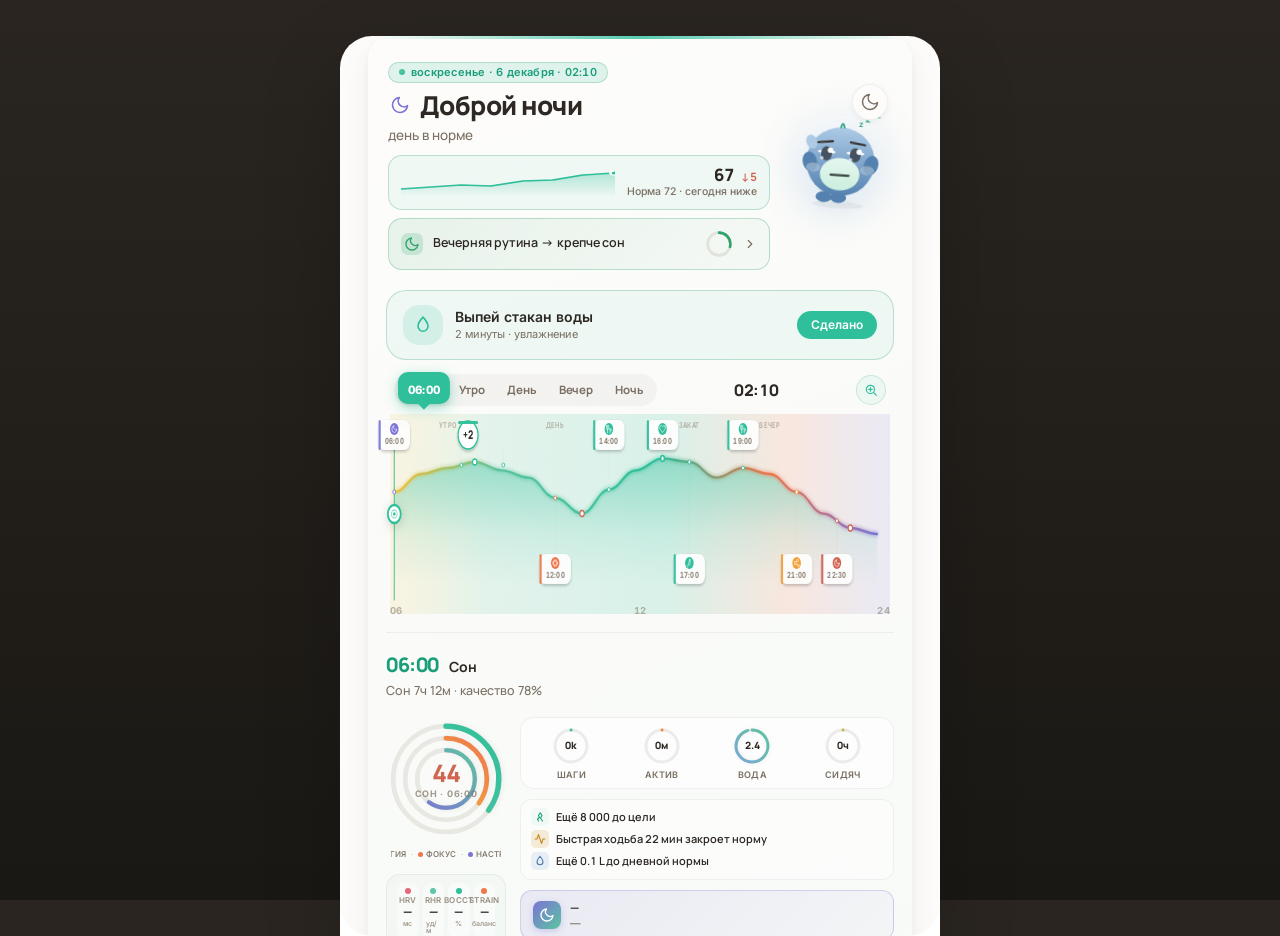
==== index.html @ a5f13f4b "Adjust legend to fit full words" ====
﻿<!DOCTYPE html>
<html lang="ru">
<head>
<meta charset="UTF-8">
<meta name="viewport" content="width=device-width, initial-scale=1.0, maximum-scale=1.0, user-scalable=no">
<title>Atlas Health — Сегодня</title>
<link href="https://fonts.googleapis.com/css2?family=Manrope:wght@400;500;600;700;800&family=Inter:wght@400;500;600;700&display=swap" rel="stylesheet">
<link rel="stylesheet" href="css/style.css">
<script src="js/micro-actions.js" defer></script>
 <script src="js/patterns.js" defer></script>
<script src="js/metrics.js" defer></script>
<script src="js/timeline.js" defer></script>
<script src="js/main.js" defer></script>
</head>
<body>
<div class="app">

<section class="snap-section snap-today" data-section="today" data-section-label="Сегодня">
<button id="theme-toggle" onclick="toggleTheme()" class="theme-toggle" aria-label="Переключить тему">
<svg width="20" height="20" viewBox="0 0 24 24" fill="none" stroke="currentColor" stroke-width="1.8" stroke-linecap="round" stroke-linejoin="round"><path d="M21 12.79A9 9 0 1 1 11.21 3 7 7 0 0 0 21 12.79z"/></svg>
</button>
<div class="hero-stack">

<header class="hero">
<div class="hero-greeting">
<div class="hero-meta"><span class="hero-meta-dot"></span><span class="hero-meta-text" id="heroDate">—</span></div>
<h1 class="hero-title"><span class="hero-title-ic" id="heroGreetIcon" aria-hidden="true"><svg width="20" height="20" viewBox="0 0 24 24" fill="none" stroke="currentColor" stroke-width="2" stroke-linecap="round" stroke-linejoin="round"><circle cx="12" cy="12" r="4"/><path d="M12 2v2M12 20v2M4.93 4.93l1.41 1.41M17.66 17.66l1.41 1.41M2 12h2M20 12h2M4.93 19.07l1.41-1.41M17.66 6.34l1.41-1.41"/></svg></span><span id="heroGreetText">Добрый день</span></h1>
<p class="hero-subline" id="heroSubline">Загружаем день…</p>

<div class="hero-trend" id="heroTrend">
<svg class="hero-trend-spark" viewBox="0 0 100 28" preserveAspectRatio="none" aria-hidden="true">
<defs><linearGradient id="heroSparkGrad" x1="0" y1="0" x2="0" y2="1"><stop offset="0%" stop-color="var(--accent)" stop-opacity=".32"/><stop offset="100%" stop-color="var(--accent)" stop-opacity="0"/></linearGradient></defs>
<path d="M0 20 L14 18 L28 16 L42 17 L57 12 L71 11 L85 6 L100 4 L100 28 L0 28 Z" fill="url(#heroSparkGrad)"/>
<path d="M0 20 L14 18 L28 16 L42 17 L57 12 L71 11 L85 6 L100 4" fill="none" stroke="var(--accent)" stroke-width="1.6" stroke-linecap="round" stroke-linejoin="round"/>
<circle cx="100" cy="4" r="2.2" fill="var(--accent)" stroke="#fff" stroke-width="1.2"/>
</svg>
<div class="hero-trend-info">
<div class="hero-trend-num"><span id="heroTrendNum">78</span><span class="hero-trend-delta" id="heroTrendDelta">↑ +6</span></div>
<div class="hero-trend-foot" id="heroTrendFoot">Норма 72 · сегодня выше</div>
</div>
</div>

<button class="hero-signal" id="heroSignal" type="button" aria-label="Главный сигнал дня">
<span class="hero-signal-ic" id="heroSignalIc" aria-hidden="true"></span>
<span class="hero-signal-text" id="heroSignalText">Загружаем…</span>
<span class="hero-signal-mini-ring" aria-hidden="true">
<svg viewBox="0 0 32 32" class="hero-mini-svg">
<circle class="hmr-track" cx="16" cy="16" r="13"/>
<circle class="hmr-fill" id="heroMiniFill" cx="16" cy="16" r="13" stroke-dasharray="81.68" stroke-dashoffset="81.68"/>
</svg>
</span>
<span class="hero-signal-chev" aria-hidden="true">
<svg width="14" height="14" viewBox="0 0 24 24" fill="none" stroke="currentColor" stroke-width="2" stroke-linecap="round" stroke-linejoin="round"><path d="M9 6l6 6-6 6"/></svg>
</span>
</button>
</div>
<div class="mascot-wrap" id="mascotWrap" aria-label="Маскот-компаньон">
<svg class="mascot" id="mascotSvg" viewBox="0 0 120 120" aria-hidden="true">
<defs>
<radialGradient id="mascotGlow" cx="50%" cy="40%" r="60%"><stop offset="0%" stop-color="currentColor" stop-opacity=".5"/><stop offset="100%" stop-color="currentColor" stop-opacity="0"/></radialGradient>
<linearGradient id="mascotBody" x1="0" y1="0" x2="0" y2="1"><stop offset="0%" stop-color="var(--m-color-light)"/><stop offset="100%" stop-color="var(--m-color-dark)"/></linearGradient>
<linearGradient id="mascotBelly" x1="0" y1="0" x2="0" y2="1"><stop offset="0%" stop-color="#E4F7EE"/><stop offset="100%" stop-color="#C8EEDC"/></linearGradient>
<radialGradient id="blushGrad" cx="0.5" cy="0.5" r="0.5"><stop offset="0%" stop-color="#FF8AA0" stop-opacity="0.8"/><stop offset="100%" stop-color="#FF8AA0" stop-opacity="0"/></radialGradient>
<filter id="softShadow"><feGaussianBlur stdDeviation="0.8"/></filter>
</defs>

<!-- Aura glow (использует currentColor = --m-color через CSS) -->
<circle cx="60" cy="60" r="56" fill="url(#mascotGlow)" class="m-aura" style="color:var(--m-color)"/>

<!-- Floating particles (сердечки при хорошем, капли при тяжёлом) -->
<g class="m-particles" id="mParticles"></g>

<!-- Ground shadow -->
<ellipse cx="60" cy="108" rx="28" ry="4" fill="rgba(45,40,35,.06)" class="m-shadow"/>

<!-- Feet -->
<g class="m-feet">
<ellipse cx="60" cy="100" rx="9" ry="6" fill="var(--accent)" class="m-foot-l"/>
<ellipse cx="44" cy="100" rx="9" ry="6" fill="var(--accent)" class="m-foot-r"/>
</g>

<!-- Held item (позади тела) -->
<g class="m-item" id="mItem"></g>

<!-- Body (с idle-дыханием) -->
<g class="m-body-wrap">
<circle cx="60" cy="60" r="38" fill="url(#mascotBody)" class="m-body"/>
<ellipse cx="60" cy="74" rx="22" ry="18" fill="url(#mascotBelly)" class="m-belly"/>
</g>

<!-- Arms (позиция рук меняется) -->
<g class="m-arms" id="mArms">
<ellipse class="m-arm m-arm-l" cx="26" cy="62" rx="8" ry="11" fill="var(--accent)" transform="rotate(-15 26 62)"/>
<ellipse class="m-arm m-arm-r" cx="94" cy="62" rx="8" ry="11" fill="var(--accent)" transform="rotate(15 94 62)"/>
</g>

<!-- Ears (на макушке, шевелятся) -->
<g class="m-ears" id="mEars">
<ellipse class="m-ear m-ear-l" cx="36" cy="22" rx="6" ry="8" fill="var(--accent-light)" transform="rotate(-25 36 22)"/>
<ellipse class="m-ear m-ear-r" cx="84" cy="22" rx="6" ry="8" fill="var(--accent-light)" transform="rotate(25 84 22)"/>
</g>

<!-- Hair tuft (хохолок) -->
<g class="m-tuft">
<path d="M58 22 Q60 14 62 22" stroke="var(--accent-dark)" stroke-width="2" fill="none" stroke-linecap="round"/>
</g>

<!-- Cheeks (blush, intensity меняется) -->
<ellipse class="m-blush m-blush-l" cx="30" cy="68" rx="8" ry="5" fill="url(#blushGrad)" opacity="0.6"/>
<ellipse class="m-blush m-blush-r" cx="90" cy="68" rx="8" ry="5" fill="url(#blushGrad)" opacity="0.6"/>

<!-- Eyes (4 состояния) -->
<g class="m-eyes" id="mEyes">
<ellipse class="m-eye-white m-eye-l" cx="44" cy="50" rx="10" ry="13" fill="#FFFFFF"/>
<ellipse class="m-eye-white m-eye-r" cx="76" cy="50" rx="10" ry="13" fill="#FFFFFF"/>
<ellipse class="m-pupil m-pupil-l" cx="46" cy="52" rx="6" ry="8" fill="#2D3B35"/>
<ellipse class="m-pupil m-pupil-r" cx="78" cy="52" rx="6" ry="8" fill="#2D3B35"/>
<circle class="m-shine m-shine-l" cx="48" cy="48" r="3" fill="#FFFFFF"/>
<circle class="m-shine m-shine-r" cx="80" cy="48" r="3" fill="#FFFFFF"/>
<circle class="m-shine-mini m-shine-l" cx="39" cy="57" r="1.8" fill="#FFFFFF" opacity="0.7"/>
<circle class="m-shine-mini m-shine-r" cx="71" cy="57" r="1.8" fill="#FFFFFF" opacity="0.7"/>
</g>

<!-- Eyebrows (выражение меняется) -->
<g class="m-brows" id="mBrows">
<path class="m-brow m-brow-l" d="M34 40 Q42 34 50 38" stroke="#2D3B35" stroke-width="2.5" fill="none" stroke-linecap="round"/>
<path class="m-brow m-brow-r" d="M70 38 Q78 34 86 40" stroke="#2D3B35" stroke-width="2.5" fill="none" stroke-linecap="round"/>
</g>

<!-- Smile (много форм) -->
<path class="m-smile" id="mSmile" d="M46 70 Q60 86 74 70" stroke="#2D3B35" stroke-width="2.5" fill="none" stroke-linecap="round"/>
<path class="m-mouth-fill" id="mMouthFill" d="M50 72 Q60 80 70 72" fill="#E85A7A" opacity="0.3"/>

<!-- Cheek freckles (веснушки) -->
<circle class="m-freckle" cx="30" cy="64" r="1.2" fill="#D47A5A" opacity="0.4"/>
<circle class="m-freckle" cx="90" cy="64" r="1.2" fill="#D47A5A" opacity="0.4"/>

<!-- Zzz bubbles (для sleepy state) -->
<g class="m-zzz" id="mZzz" opacity="0">
<text x="78" y="20" font-size="9" font-weight="700" fill="var(--accent-dark)" font-family="Manrope,sans-serif">z</text>
<text x="84" y="14" font-size="11" font-weight="700" fill="var(--accent-dark)" font-family="Manrope,sans-serif">z</text>
<text x="92" y="9" font-size="14" font-weight="700" fill="var(--accent-dark)" font-family="Manrope,sans-serif">Z</text>
</g>
</svg>

<!-- Speech bubble (появляется при клике) -->
<div class="m-speech" id="mSpeech" aria-live="polite">
  <span class="m-speech-text" id="mSpeechText">Привет!</span>
</div>
</div>
</header>

 <div class="micro-action-card" id="microActionCard" aria-live="polite"></div>

<section class="timeline" aria-label="Лента дня">
<div class="timeline-head">
<div class="th-periods" role="tablist" aria-label="Период дня">
<button class="th-period is-active" data-period="day"   type="button" role="tab" aria-selected="true">День</button>
<button class="th-period"             data-period="morning" type="button" role="tab" aria-selected="false">Утро</button>
<button class="th-period"             data-period="daypart" type="button" role="tab" aria-selected="false">День</button>
<button class="th-period"             data-period="evening" type="button" role="tab" aria-selected="false">Вечер</button>
<button class="th-period"             data-period="night"   type="button" role="tab" aria-selected="false">Ночь</button>
</div>
<div class="th-now" id="thNow">14:58</div>
<button class="th-zoom" id="thZoom" type="button" aria-label="Приблизить">
<svg class="th-zoom-in" width="14" height="14" viewBox="0 0 24 24" fill="none" stroke="currentColor" stroke-width="2" stroke-linecap="round" stroke-linejoin="round"><circle cx="11" cy="11" r="7"/><path d="M21 21l-4.35-4.35M11 8v6M8 11h6"/></svg>
<svg class="th-zoom-out" width="14" height="14" viewBox="0 0 24 24" fill="none" stroke="currentColor" stroke-width="2" stroke-linecap="round" stroke-linejoin="round"><circle cx="11" cy="11" r="7"/><path d="M21 21l-4.35-4.35M8 11h6"/></svg>
</button>
</div>
<div class="timeline-stage">
<div class="timeline-axis" id="timelineAxis">
<svg class="timeline-svg" viewBox="0 0 700 200" preserveAspectRatio="none" aria-hidden="true">
<defs>
<linearGradient id="todGrad" x1="0" y1="0" x2="1" y2="0">
<stop offset="0%" stop-color="#F2C037" stop-opacity=".18"/>
<stop offset="20%" stop-color="#5CC4A0" stop-opacity=".22"/>
<stop offset="55%" stop-color="#2FBF9B" stop-opacity=".24"/>
<stop offset="80%" stop-color="#F0764B" stop-opacity=".22"/>
<stop offset="100%" stop-color="#7B74D6" stop-opacity=".18"/>
</linearGradient>
<linearGradient id="moodFill" x1="0" y1="0" x2="0" y2="1">
<stop offset="0%" stop-color="var(--accent)" stop-opacity=".5"/>
<stop offset="60%" stop-color="var(--accent)" stop-opacity=".12"/>
<stop offset="100%" stop-color="var(--accent)" stop-opacity="0"/>
</linearGradient>
<linearGradient id="moodStroke" x1="0" y1="0" x2="1" y2="0">
<stop offset="0%" stop-color="#F2C037"/>
<stop offset="22%" stop-color="#5CC4A0"/>
<stop offset="55%" stop-color="#2FBF9B"/>
<stop offset="78%" stop-color="#F0764B"/>
<stop offset="100%" stop-color="#7B74D6"/>
</linearGradient>
<linearGradient id="eventMarker" x1="0" y1="0" x2="0" y2="1">
<stop offset="0%" stop-color="rgba(255,255,255,.96)"/>
<stop offset="100%" stop-color="rgba(255,255,255,.82)"/>
</linearGradient>
<radialGradient id="scrubberHalo" cx="0.5" cy="0.5" r="0.5">
<stop offset="0%" stop-color="var(--accent)" stop-opacity=".35"/>
<stop offset="60%" stop-color="var(--accent)" stop-opacity=".08"/>
<stop offset="100%" stop-color="var(--accent)" stop-opacity="0"/>
</radialGradient>
<filter id="moodGlow" x="-10%" y="-50%" width="120%" height="200%">
<feGaussianBlur stdDeviation="2" result="blur"/>
<feMerge>
<feMergeNode in="blur"/>
<feMergeNode in="SourceGraphic"/>
</feMerge>
</filter>
<filter id="pillShadow" x="-20%" y="-50%" width="140%" height="200%">
<feGaussianBlur stdDeviation="1.4" in="SourceAlpha"/>
<feOffset dx="0" dy="1.5"/>
<feComponentTransfer><feFuncA type="linear" slope="0.22"/></feComponentTransfer>
<feMerge>
<feMergeNode/>
<feMergeNode in="SourceGraphic"/>
</feMerge>
</filter>
<clipPath id="stageClip">
<rect x="0" y="0" width="700" height="200"/>
</clipPath>
</defs>

<rect class="tod-bg" x="0" y="0" width="700" height="200" fill="url(#todGrad)"/>

<g class="tl-grid">
<line x1="0" y1="50" x2="700" y2="50"/>
<line x1="0" y1="100" x2="700" y2="100"/>
<line x1="0" y1="150" x2="700" y2="150"/>
</g>

<g class="tl-tod-labels" id="tlTodLabels"></g>

<g class="tl-events-top" id="tlEventsTop"></g>
<g class="tl-events-bottom" id="tlEventsBottom"></g>

<path id="tlMoodArea" d="M0 100 L0 100" fill="url(#moodFill)"/>
<path id="tlMoodPath" d="M0 100" fill="none" stroke="url(#moodStroke)" stroke-width="2.5" stroke-linecap="round" stroke-linejoin="round" filter="url(#moodGlow)"/>
<g class="tl-mood-dots" id="tlMoodDots"></g>

<g class="tl-scrubber" id="tlScrubber" transform="translate(0,0)">
<rect class="tl-scrubber-halo" x="-22" y="0" width="44" height="200" fill="url(#scrubberHalo)"/>
<line class="tl-cursor" x1="0" y1="14" x2="0" y2="186"/>
<circle class="tl-handle-outer" cx="0" cy="100" r="9"/>
<circle class="tl-handle-inner" cx="0" cy="100" r="4"/>
<circle class="tl-handle-dot" cx="0" cy="100" r="1.8"/>
</g>
</svg>

<div class="timeline-track" id="timelineTrack" role="slider" aria-label="Ползунок времени суток" aria-valuemin="6" aria-valuemax="24" aria-valuenow="14"></div>
<div class="timeline-scrubber-bubble" id="scrubberBubble">
<span class="tsb-time" id="tsbTime">14:00</span>
</div>
</div>
<div class="timeline-edge timeline-edge-l">06</div>
<div class="timeline-edge timeline-edge-c">12</div>
<div class="timeline-edge timeline-edge-r">24</div>
</div>
</section>

<section class="moment-card" id="momentCard" aria-live="polite">
<div class="moment-head"><div class="moment-time" id="momentTime">—</div><div class="moment-title" id="momentTitle">—</div></div>
<p class="moment-desc" id="momentDesc">—</p>

<div class="moment-vitals" id="momentVitals">
  <div class="mv-rings" aria-label="Состояние сейчас">
    <div class="vitals-ring" aria-hidden="true">
      <svg viewBox="0 0 100 100" class="vitals-ring-svg">
        <defs>
          <linearGradient id="ringEnergy" x1="0" y1="0" x2="1" y2="1">
            <stop offset="0%" stop-color="#5CC4A0"/>
            <stop offset="100%" stop-color="#2FBF9B"/>
          </linearGradient>
          <linearGradient id="ringFocus" x1="0" y1="0" x2="1" y2="1">
            <stop offset="0%" stop-color="#F2C037"/>
            <stop offset="100%" stop-color="#F0764B"/>
          </linearGradient>
          <linearGradient id="ringMood" x1="0" y1="0" x2="1" y2="1">
            <stop offset="0%" stop-color="#7B74D6"/>
            <stop offset="100%" stop-color="#5CC4A0"/>
          </linearGradient>
        </defs>
        <circle class="vring-track" cx="50" cy="50" r="44"/>
        <circle class="vring-track" cx="50" cy="50" r="34"/>
        <circle class="vring-track" cx="50" cy="50" r="24"/>
        <circle class="vring-fill vring-energy" cx="50" cy="50" r="44" stroke="url(#ringEnergy)" data-key="energy"/>
        <circle class="vring-fill vring-focus"  cx="50" cy="50" r="34" stroke="url(#ringFocus)" data-key="focus"/>
        <circle class="vring-fill vring-mood"   cx="50" cy="50" r="24" stroke="url(#ringMood)" data-key="mood"/>
      </svg>
      <div class="vring-center">
        <div class="vring-num" id="vringNum">—</div>
        <div class="vring-label" id="vringLabel">Сейчас</div>
      </div>
    </div>
    <div class="vring-legend" aria-label="Что означают кольца">
      <span class="vrl-item" data-key="energy">
        <span class="vrl-dot" aria-hidden="true"></span>
        <span class="vrl-text">Энергия</span>
      </span>
      <span class="vrl-sep" aria-hidden="true">·</span>
      <span class="vrl-item" data-key="focus">
        <span class="vrl-dot" aria-hidden="true"></span>
        <span class="vrl-text">Фокус</span>
      </span>
      <span class="vrl-sep" aria-hidden="true">·</span>
      <span class="vrl-item" data-key="mood">
        <span class="vrl-dot" aria-hidden="true"></span>
        <span class="vrl-text">Настроение</span>
      </span>
    </div>

    <div class="recovery-row" aria-label="Метрики восстановления">
      <div class="rr-item">
        <span class="rr-dot" style="background:#E5677E"></span>
        <span class="rr-label">HRV</span>
        <span class="rr-value" id="rrHrv">—</span>
        <span class="rr-unit">мс</span>
      </div>
      <div class="rr-item">
        <span class="rr-dot" style="background:#5EC7A9"></span>
        <span class="rr-label">RHR</span>
        <span class="rr-value" id="rrRhr">—</span>
        <span class="rr-unit">уд/м</span>
      </div>
      <div class="rr-item">
        <span class="rr-dot" style="background:#2FBF9B"></span>
        <span class="rr-label">Восст</span>
        <span class="rr-value" id="rrRecovery">—</span>
        <span class="rr-unit">%</span>
      </div>
      <div class="rr-item">
        <span class="rr-dot" style="background:#F0764B"></span>
        <span class="rr-label">Strain</span>
        <span class="rr-value" id="rrStrain">—</span>
        <span class="rr-unit">баланс</span>
      </div>
    </div>
  </div>

  <div class="mv-goals" aria-label="Прогресс дня">
    <div class="goal-rings" id="goalRings">
      <div class="gr-item" data-key="steps">
        <svg viewBox="0 0 40 40" class="gr-svg" aria-hidden="true">
          <circle class="gr-track" cx="20" cy="20" r="16"/>
          <circle class="gr-fill" cx="20" cy="20" r="16" id="grStepsFill" stroke="url(#grStepsGrad)" transform="rotate(-90 20 20)"/>
          <defs>
            <linearGradient id="grStepsGrad" x1="0" y1="0" x2="1" y2="1">
              <stop offset="0%" stop-color="#5CC4A0"/>
              <stop offset="100%" stop-color="#2FBF9B"/>
            </linearGradient>
          </defs>
        </svg>
        <span class="gr-num" id="grStepsNum">—</span>
        <span class="gr-label">шаги</span>
      </div>
      <div class="gr-item" data-key="active">
        <svg viewBox="0 0 40 40" class="gr-svg" aria-hidden="true">
          <circle class="gr-track" cx="20" cy="20" r="16"/>
          <circle class="gr-fill" cx="20" cy="20" r="16" id="grActiveFill" stroke="url(#grActiveGrad)" transform="rotate(-90 20 20)"/>
          <defs>
            <linearGradient id="grActiveGrad" x1="0" y1="0" x2="1" y2="1">
              <stop offset="0%" stop-color="#F5C037"/>
              <stop offset="100%" stop-color="#F0764B"/>
            </linearGradient>
          </defs>
        </svg>
        <span class="gr-num" id="grActiveNum">—</span>
        <span class="gr-label">актив</span>
      </div>
      <div class="gr-item" data-key="water">
        <svg viewBox="0 0 40 40" class="gr-svg" aria-hidden="true">
          <circle class="gr-track" cx="20" cy="20" r="16"/>
          <circle class="gr-fill" cx="20" cy="20" r="16" id="grWaterFill" stroke="url(#grWaterGrad)" transform="rotate(-90 20 20)"/>
          <defs>
            <linearGradient id="grWaterGrad" x1="0" y1="0" x2="1" y2="1">
              <stop offset="0%" stop-color="#7BA8D9"/>
              <stop offset="100%" stop-color="#5CC4A0"/>
            </linearGradient>
          </defs>
        </svg>
        <span class="gr-num" id="grWaterNum">—</span>
        <span class="gr-label">вода</span>
      </div>
      <div class="gr-item" data-key="sitting">
        <svg viewBox="0 0 40 40" class="gr-svg" aria-hidden="true">
          <circle class="gr-track" cx="20" cy="20" r="16"/>
          <circle class="gr-fill" cx="20" cy="20" r="16" id="grSitFill" stroke="url(#grSitGrad)" transform="rotate(-90 20 20)"/>
          <defs>
            <linearGradient id="grSitGrad" x1="0" y1="0" x2="1" y2="1">
              <stop offset="0%" stop-color="#2FA36B"/>
              <stop offset="100%" stop-color="#F2C037"/>
            </linearGradient>
          </defs>
        </svg>
        <span class="gr-num" id="grSitNum">—</span>
        <span class="gr-label">сидяч</span>
      </div>
    </div>

    <div class="goal-chips" id="goalChips">
      <div class="gc-chip" data-key="steps">
        <span class="gc-ic" aria-hidden="true">
          <svg width="12" height="12" viewBox="0 0 24 24" fill="none" stroke="currentColor" stroke-width="2.2" stroke-linecap="round" stroke-linejoin="round"><path d="M13 4l3 5-3 5 4 6M9 20l-2-4 4-3-2-4 3-5"/></svg>
        </span>
        <span class="gc-text" id="gcSteps">—</span>
      </div>
      <div class="gc-chip" data-key="active">
        <span class="gc-ic" aria-hidden="true">
          <svg width="12" height="12" viewBox="0 0 24 24" fill="none" stroke="currentColor" stroke-width="2.2" stroke-linecap="round" stroke-linejoin="round"><path d="M22 12h-4l-3 9L9 3l-3 9H2"/></svg>
        </span>
        <span class="gc-text" id="gcActive">—</span>
      </div>
      <div class="gc-chip" data-key="water">
        <span class="gc-ic" aria-hidden="true">
          <svg width="12" height="12" viewBox="0 0 24 24" fill="none" stroke="currentColor" stroke-width="2.2" stroke-linecap="round" stroke-linejoin="round"><path d="M12 2.5s-6 6.5-6 11a6 6 0 0 0 12 0c0-4.5-6-11-6-11z"/></svg>
        </span>
        <span class="gc-text" id="gcWater">—</span>
      </div>
    </div>

    <div class="goal-sleep" id="goalSleep" hidden>
      <div class="gs-moon" aria-hidden="true">
        <svg width="16" height="16" viewBox="0 0 24 24" fill="none" stroke="currentColor" stroke-width="2" stroke-linecap="round" stroke-linejoin="round"><path d="M21 12.79A9 9 0 1 1 11.21 3 7 7 0 0 0 21 12.79z"/></svg>
      </div>
      <div class="gs-body">
        <div class="gs-title" id="gsTitle">—</div>
        <div class="gs-sub" id="gsSub">—</div>
      </div>
    </div>
  </div>
</div>

<div class="moment-next" id="momentNext" hidden>
<span class="mn-time" id="mnTime">—</span>
<span class="mn-sep">·</span>
<span class="mn-text" id="mnText">—</span>
</div>

<div class="moment-narrative" id="momentNarrative" hidden></div>

<div class="moment-insight" id="momentInsight"></div>

<section class="next-action" id="nextAction" aria-live="polite">
  <div class="na-ic" id="nextActionIc" aria-hidden="true">
    <svg width="18" height="18" viewBox="0 0 24 24" fill="none" stroke="currentColor" stroke-width="2" stroke-linecap="round" stroke-linejoin="round"><path d="M13 2L3 14h7l-1 8 11-12h-7l1-8z"/></svg>
  </div>
  <div class="na-body">
    <div class="na-title" id="nextActionTitle">Сейчас подходящий момент для короткой прогулки</div>
    <div class="na-sub" id="nextActionSub">5 минут · 320 шагов</div>
  </div>
  <button class="na-btn" type="button" id="nextActionBtn">Сделать</button>
</section>

<div class="moment-actions">
  <button class="btn btn-soft" type="button" id="momentPrimary">Разобраться</button>
  <button class="btn btn-link" type="button" id="momentGhost">Поправить</button>
</div>
</section>

<section class="dynamics-card">
<div class="dynamics-head"><div class="dynamics-title">Прогноз до конца дня</div><div class="dynamics-trend" id="dynamicsTrend">к концу ~55</div></div>
<div class="dynamics-grid">
<div class="dyn-cell"><div class="dyn-label">Пик был</div><div class="dyn-value" id="dynPeak">18:00</div></div>
<div class="dyn-cell"><div class="dyn-label">Сейчас</div><div class="dyn-value" id="dynNow">—</div></div>
<div class="dyn-cell"><div class="dyn-label">К 24:00</div><div class="dyn-value" id="dynEod">~25</div></div>
</div>
<div class="dynamics-foot" id="dynamicsFoot">Среда обычно 75</div>
</section>

<details class="drilldown">
<summary class="drilldown-summary">
<span class="drilldown-label">Подробнее</span>
<span class="drilldown-meta">HRV · Сон · Стресс · Восстановление</span>
<svg class="drilldown-chev" width="14" height="14" viewBox="0 0 24 24" fill="none" stroke="currentColor" stroke-width="2" stroke-linecap="round" stroke-linejoin="round"><path d="M6 9l6 6 6-6"/></svg>
</summary>
<div class="drilldown-body">
<div class="dd-row"><div class="dd-name">HRV</div><div class="dd-bar"><div class="dd-fill" style="width:85%"></div></div><div class="dd-val">+12</div></div>
<div class="dd-row"><div class="dd-name">Сон</div><div class="dd-bar"><div class="dd-fill" style="width:60%"></div></div><div class="dd-val">−5</div></div>
<div class="dd-row"><div class="dd-name">Стресс</div><div class="dd-bar"><div class="dd-fill" style="width:75%"></div></div><div class="dd-val">+8</div></div>
<div class="dd-row"><div class="dd-name">Восст.</div><div class="dd-bar"><div class="dd-fill" style="width:90%"></div></div><div class="dd-val">+6</div></div>
<div class="dd-row"><div class="dd-name">Нагрузка</div><div class="dd-bar"><div class="dd-fill" style="width:70%"></div></div><div class="dd-val">380 у.е.</div></div>
<div class="dd-row"><div class="dd-name">Энергия</div><div class="dd-bar"><div class="dd-fill" style="width:76%"></div></div><div class="dd-val">76%</div></div>
<button class="btn btn-ghost btn-full" type="button" id="gotoTrend">Смотреть тренд</button>
</div>
</details>

<section class="next-event" id="nextEvent">
<div class="ne-time" id="neTime">16:00</div>
<div class="ne-body"><div class="ne-title" id="neTitle">Check-in</div><div class="ne-sub" id="neSub">Как ты сейчас?</div></div>
<button class="btn btn-mini" type="button">Готово</button>
</section>

<button class="trend-expand-btn" id="trendExpandBtn" type="button" aria-expanded="false" aria-controls="trendPanel">
<span class="teb-label">Развернуть тренд за неделю</span>
<span class="teb-chev" aria-hidden="true">
<svg width="14" height="14" viewBox="0 0 24 24" fill="none" stroke="currentColor" stroke-width="2" stroke-linecap="round" stroke-linejoin="round"><path d="M6 9l6 6 6-6"/></svg>
</span>
</button>

<section class="trend-panel" id="trendPanel" hidden aria-label="Тренд за неделю">
<div class="period-tabs" role="tablist" aria-label="Период">
<button class="period-tab is-active" type="button" role="tab" aria-selected="true" data-period="week">Неделя</button>
<button class="period-tab" type="button" role="tab" aria-selected="false" data-period="month">Месяц</button>
<button class="period-tab" type="button" role="tab" aria-selected="false" data-period="year">Год</button>
</div>
<section class="card week-chart">
<div class="card-title">Готовность по дням</div>
<div class="week-bars">
<div class="wb"><div class="wb-track"><div class="wb-fill" style="height:72%"></div></div><div class="wb-day">Пн</div><div class="wb-val">72</div></div>
<div class="wb"><div class="wb-track"><div class="wb-fill" style="height:70%"></div></div><div class="wb-day">Вт</div><div class="wb-val">70</div></div>
<div class="wb is-today"><div class="wb-track"><div class="wb-fill" style="height:75%"></div></div><div class="wb-day">Ср</div><div class="wb-val">75</div></div>
<div class="wb"><div class="wb-track"><div class="wb-fill" style="height:73%"></div></div><div class="wb-day">Чт</div><div class="wb-val">73</div></div>
<div class="wb"><div class="wb-track"><div class="wb-fill" style="height:76%"></div></div><div class="wb-day">Пт</div><div class="wb-val">76</div></div>
<div class="wb"><div class="wb-track"><div class="wb-fill" style="height:74%"></div></div><div class="wb-day">Сб</div><div class="wb-val">74</div></div>
<div class="wb"><div class="wb-track"><div class="wb-fill" style="height:78%"></div></div><div class="wb-day">Вс</div><div class="wb-val">78</div></div>
</div>
<p class="week-foot">Среда обычно 75, сегодня 78 — выше обычного</p>
</section>
<div class="trend-compares">
<div class="cmp-card"><div class="cmp-label">Готовность</div><div class="cmp-val">+6</div><div class="cmp-sub">к прошлой неделе</div></div>
<div class="cmp-card"><div class="cmp-label">Шаги</div><div class="cmp-val">+12%</div><div class="cmp-sub">к прошлой неделе</div></div>
<div class="cmp-card"><div class="cmp-label">Сон</div><div class="cmp-val">+15м</div><div class="cmp-sub">к прошлой неделе</div></div>
</div>
<section class="card achievements">
<div class="card-title">Достижения</div>
<div class="ach-list">
<div class="ach"><span class="ach-ic" aria-hidden="true"><svg width="18" height="18" viewBox="0 0 24 24" fill="none" stroke="currentColor" stroke-width="1.8" stroke-linecap="round" stroke-linejoin="round"><path d="M13 2L4 14h7l-1 8 9-12h-7l1-8z"/></svg></span><div class="ach-text"><div class="ach-title">7 дней подряд шаги 8000+</div><div class="ach-sub">Личная серия</div></div></div>
<div class="ach"><span class="ach-ic" aria-hidden="true"><svg width="18" height="18" viewBox="0 0 24 24" fill="none" stroke="currentColor" stroke-width="1.8" stroke-linecap="round" stroke-linejoin="round"><path d="M22 12h-4l-3 9L9 3l-3 9H2"/></svg></span><div class="ach-text"><div class="ach-title">Готовность 75+ 5 дней из 7</div><div class="ach-sub">Неделя</div></div></div>
<div class="ach"><span class="ach-ic" aria-hidden="true"><svg width="18" height="18" viewBox="0 0 24 24" fill="none" stroke="currentColor" stroke-width="1.8" stroke-linecap="round" stroke-linejoin="round"><path d="M21 12.79A9 9 0 1 1 11.21 3 7 7 0 0 0 21 12.79z"/></svg></span><div class="ach-text"><div class="ach-title">Лучший сон за месяц: 8.2ч</div><div class="ach-sub">12 дней назад</div></div></div>
</div>
</section>
<section class="card patterns-summary" id="patternsSummary" aria-label="Твои паттерны">
<div class="card-title">Твои паттерны</div>
<div class="patterns-summary-meta">На основе 30 дней наблюдений</div>
<div class="patterns-summary-bars" id="patternsSummaryBars"></div>
<button class="patterns-summary-btn" id="openPatternsModal" type="button">
<span class="psb-label">Открыть все паттерны</span>
<span class="psb-count" id="patternsTotalCount">0</span>
<svg width="14" height="14" viewBox="0 0 24 24" fill="none" stroke="currentColor" stroke-width="2" stroke-linecap="round" stroke-linejoin="round"><path d="M9 6l6 6-6 6"/></svg>
</button>
</section>

<!-- Modal: список паттернов -->
<div class="modal" id="patternsModal" role="dialog" aria-modal="true" aria-labelledby="patternsModalTitle" hidden>
<div class="modal-backdrop" data-close-modal></div>
<div class="modal-sheet">
<div class="modal-handle" aria-hidden="true"></div>
<header class="modal-head">
<div>
<div class="modal-eyebrow">Личные паттерны</div>
<h2 class="modal-title" id="patternsModalTitle">Что мы заметили</h2>
</div>
<button class="modal-close" type="button" data-close-modal aria-label="Закрыть">
<svg width="18" height="18" viewBox="0 0 24 24" fill="none" stroke="currentColor" stroke-width="2" stroke-linecap="round" stroke-linejoin="round"><path d="M18 6L6 18M6 6l12 12"/></svg>
</button>
</header>
<div class="modal-body">
<p class="modal-intro">Каждый паттерн — реальная связь между твоими действиями и результатом. Мы показываем силу эффекта, сколько наблюдений и насколько можно доверять.</p>
<div class="modal-tiers" id="patternsModalTiers"></div>
<p class="modal-footnote">Если данных мало — мы не делаем вид, что знаем. Ждём, пока накопится.</p>
</div>
</div>
</div>

<!-- Modal: детали одного паттерна -->
<div class="modal" id="patternDetailModal" role="dialog" aria-modal="true" aria-hidden="true" hidden>
<div class="modal-backdrop" data-close-modal></div>
<div class="modal-sheet modal-sheet-tall">
<div class="modal-handle" aria-hidden="true"></div>
<header class="modal-head">
<button class="modal-back" type="button" data-open-patterns aria-label="К списку">
<svg width="18" height="18" viewBox="0 0 24 24" fill="none" stroke="currentColor" stroke-width="2" stroke-linecap="round" stroke-linejoin="round"><path d="M15 6l-6 6 6 6"/></svg>
</button>
<div class="modal-head-title" id="patternDetailTitle">Паттерн</div>
<button class="modal-close" type="button" data-close-modal aria-label="Закрыть">
<svg width="18" height="18" viewBox="0 0 24 24" fill="none" stroke="currentColor" stroke-width="2" stroke-linecap="round" stroke-linejoin="round"><path d="M18 6L6 18M6 6l12 12"/></svg>
</button>
</header>
<div class="modal-body" id="patternDetailBody"></div>
</div>
</div>
<section class="card goals-card">
<div class="card-title">Цели</div>
<div class="goal-row"><div class="goal-row-text"><div class="goal-row-title">Шаги 8000/день</div><div class="goal-row-sub">65% дней закрыто</div></div><div class="goal-bar"><div class="goal-fill" style="width:65%"></div></div></div>
<div class="goal-row"><div class="goal-row-text"><div class="goal-row-title">Готовность 80+</div><div class="goal-row-sub">40% дней</div></div><div class="goal-bar"><div class="goal-fill" style="width:40%"></div></div></div>
</section>
</section>

</div>
</section>

</div>
</body>
</html>
<!-- test -->
---- css/style.css ----
/* =========================================================
   ATLAS HEALTH — КОНЦЕПЦИЯ 2.0
   ========================================================= */

:root{
  --bg: #F5F2ED;
  --bg-soft: #FDFCFA;
  --ink: #2D2823;
  --ink2: #7A6F62;
  --mut: #9A8F82;
  --line: rgba(24,40,60,.06);
  --line-soft: rgba(24,40,60,.04);
  --line-strong: rgba(24,40,60,.10);
  --pad-card: 16px;
  --pad-card-lg: 18px;
  --shadow-card: 0 1px 0 rgba(255,255,255,.6) inset, 0 2px 8px rgba(45,40,35,.04), 0 12px 36px rgba(45,40,35,.06);
  --accent: #2FBF9B;
  --accent-light: #5CC4A0;
  --accent-dark: #1A9E7A;
  --good: #2FA36B;
  --warn: #C98A1F;
  --bad: #D06552;
  --sleep: #7B74D6;
  --f: 'Manrope', system-ui, -apple-system, sans-serif;
  --f-ui: 'Inter', var(--f);
  --r-sm: 10px;
  --r-md: 16px;
  --r-lg: 20px;
  --r-xl: 24px;
  --r-full: 999px;
  --ease: cubic-bezier(0.16, 1, 0.3, 1);
}

*{box-sizing:border-box;margin:0;padding:0;-webkit-tap-highlight-color:transparent}
html,body{height:100%;font-family:var(--f)}
body{
  font-family:var(--f);
  background:linear-gradient(180deg,#EDF3F2 0%,#F5F2ED 30%);
  color:var(--ink);
  min-height:100vh;
  display:flex;
  justify-content:center;
  align-items:flex-start;
  overflow-x:hidden;
  padding:20px 0;
  transition:background 1.5s var(--ease);
}
body[data-time-period="dawn"]   {background:linear-gradient(180deg,#FDF4EC 0%,#F5E6D8 100%)}
body[data-time-period="morning"]{background:linear-gradient(180deg,#F2F5F0 0%,#EDF3F2 100%)}
body[data-time-period="day"]    {background:linear-gradient(180deg,#EDF3F2 0%,#F5F2ED 100%)}
body[data-time-period="sunset"] {background:linear-gradient(180deg,#FBE4D4 0%,#F5DDD0 100%)}
body[data-time-period="evening"]{background:linear-gradient(180deg,#E8E6F0 0%,#F0EFEC 100%)}
body[data-time-period="night"]  {background:linear-gradient(180deg,#2A2520 0%,#1A1814 100%);color:#fff}

.app{
  width:100%;
  max-width:480px;
  height:100vh;
  background:var(--bg-soft);
  border-radius:40px;
  overflow-y:auto;
  scroll-snap-type:y mandatory;
  scrollbar-width:none;
  padding:28px 18px 100px;
  box-shadow:0 25px 80px rgba(0,0,0,.18), 0 0 0 12px #1a1a1a, 0 0 0 14px #333;
  position:relative;
  transition:background 1.5s var(--ease),color .3s var(--ease);
}
.app::-webkit-scrollbar{display:none}

.snap-section{
  scroll-snap-align:start;
  min-height:calc(100vh - 56px);
  padding-bottom:8px;
  position:relative;
}

/* АКЦЕНТЫ ДЛЯ КАЖДОЙ СТРАНИЦЫ */
.snap-today{
  --accent:#2FBF9B; --accent-light:#5CC4A0; --accent-dark:#1A9E7A;
  --accent-soft:rgba(47,191,155,.14); --accent-line:rgba(47,163,107,.28);
  --accent-bg:rgba(47,191,155,.06); --accent-glow:rgba(47,191,155,.3);
}
.snap-trend{
  --accent:#F2A037; --accent-light:#F5C037; --accent-dark:#C98A1F;
  --accent-soft:rgba(242,160,55,.14); --accent-line:rgba(242,160,55,.32);
  --accent-bg:rgba(242,160,55,.07); --accent-glow:rgba(242,160,55,.32);
}

/* HERO-STACK */
.hero-stack{
  background:var(--bg-soft);
  border-radius:var(--r-xl);
  box-shadow:var(--shadow-card);
  padding:18px 18px 16px;
  position:relative;
  overflow:hidden;
  margin-bottom:12px;
}
.hero-stack::before{
  content:"";
  position:absolute;
  top:0;left:0;right:0;height:3px;
  background:linear-gradient(90deg,transparent,var(--accent),transparent);
  opacity:.8;
}
.snap-today .hero-stack{background:linear-gradient(160deg,var(--bg-soft) 0%,rgba(47,191,155,.04) 100%)}
.snap-trend .hero-stack{background:linear-gradient(160deg,var(--bg-soft) 0%,rgba(242,160,55,.05) 100%)}

.hero{display:flex;align-items:center;justify-content:space-between;gap:14px;margin-bottom:14px;padding:4px 2px 6px}
.hero-greeting{flex:1;min-width:0}
.hero-meta{
  display:inline-flex;align-items:center;gap:6px;
  margin-bottom:8px;padding:4px 10px;
  background:var(--accent-soft);
  border:.5px solid var(--accent-line);
  border-radius:var(--r-full);
  font:600 11px/1 var(--f-ui);
  color:var(--accent-dark);
  letter-spacing:.02em;
  font-variant-numeric:tabular-nums;
}
.hero-meta-dot{width:6px;height:6px;border-radius:50%;background:linear-gradient(135deg,var(--accent-light),var(--accent))}
.hero-title{
  display:flex;align-items:center;gap:8px;
  font:800 26px/1.15 var(--f);
  color:var(--ink);
  letter-spacing:-.02em;
  margin-bottom:6px;
}
.hero-title-ic{display:inline-flex;align-items:center;justify-content:center;width:24px;height:24px;flex-shrink:0}
.hero-title-ic svg{width:20px;height:20px}
.hero-subline{font:500 13.5px/1.4 var(--f);color:var(--ink2);max-width:280px}

/* HERO MINI-TREND — sparkline + num + delta внутри hero-блока */
.hero-trend{
  display:flex;align-items:center;gap:12px;
  margin-top:10px;padding:10px 12px;
  background:var(--accent-bg);
  border:.5px solid var(--accent-line);
  border-radius:14px;
  transition:background .15s var(--ease),transform .15s var(--ease);
}
.hero-trend:active{transform:scale(.99)}
.hero-trend-spark{flex:1;min-width:0;height:28px;display:block}
.hero-trend-info{flex-shrink:0;text-align:right}
.hero-trend-num{
  display:flex;align-items:baseline;gap:6px;justify-content:flex-end;
  font:800 17px/1 var(--f);
  color:var(--ink);
  letter-spacing:-.02em;
  font-variant-numeric:tabular-nums;
}
.hero-trend-delta{
  font:700 11.5px/1 var(--f);
  color:var(--good);
  font-variant-numeric:tabular-nums;
  transition:color .2s var(--ease);
}
.hero-trend-delta.is-down{color:var(--bad)}
.hero-trend-delta.is-flat{color:var(--ink2)}
.hero-trend-foot{
  font:500 10.5px/1.2 var(--f-ui);
  color:var(--ink2);
  margin-top:3px;
  white-space:nowrap;
}

/* МАСКОТ — premium */
.mascot-wrap{
  --m-color: #5CC4A0;
  --m-color-dark: #2FBF9B;
  --m-color-light: #7AD9B8;
  --m-color-soft: rgba(47,191,155,.22);
  --m-mouth: #E85A7A;
  --m-particle: #FF6B95;
  position:relative;
  flex-shrink:0;
  width:108px;height:108px;
  display:flex;align-items:center;justify-content:center;
  margin-top:-4px;
  cursor:pointer;
  transition:transform .3s var(--ease);
}
.mascot-wrap[data-mood-color="good"]{
  --m-color: #5CC4A0; --m-color-dark: #2FBF9B; --m-color-light: #7AD9B8;
  --m-color-soft: rgba(47,191,155,.22); --m-mouth: #E85A7A;
  --m-particle: #FF6B95;
}
.mascot-wrap[data-mood-color="warn"]{
  --m-color: #F5C037; --m-color-dark: #C98A1F; --m-color-light: #FAD878;
  --m-color-soft: rgba(242,160,55,.22); --m-mouth: #E89A6A;
  --m-particle: #F5C037;
}
.mascot-wrap[data-mood-color="load"]{
  --m-color: #F0764B; --m-color-dark: #C95F3B; --m-color-light: #F59B7A;
  --m-color-soft: rgba(240,118,75,.22); --m-mouth: #E85A7A;
  --m-particle: #F0764B;
}
.mascot-wrap[data-mood-color="bad"]{
  --m-color: #7BA8D9; --m-color-dark: #4A7AAB; --m-color-light: #A8C8E6;
  --m-color-soft: rgba(123,168,217,.22); --m-mouth: #A8C0D4;
  --m-particle: #7BA8D9;
}
.mascot-wrap:hover{transform:translateY(-2px) scale(1.02)}
.mascot{
  width:108px;height:108px;display:block;
  filter:drop-shadow(0 6px 16px var(--m-color-soft));
  transition:filter .4s var(--ease);
}
.mascot-wrap[data-mood-color="good"] .mascot{filter:drop-shadow(0 6px 22px rgba(47,191,155,.5))}
.mascot-wrap[data-mood-color="warn"] .mascot{filter:drop-shadow(0 6px 22px rgba(242,160,55,.45))}
.mascot-wrap[data-mood-color="load"] .mascot{filter:drop-shadow(0 6px 22px rgba(240,118,75,.45))}
.mascot-wrap[data-mood-color="bad"] .mascot{filter:drop-shadow(0 6px 22px rgba(123,168,217,.4));opacity:.94}

/* Idle дыхание (грудь) */
.m-body-wrap{
  transform-origin:60px 60px;
  animation:breath 3.6s ease-in-out infinite;
}
.m-body{transform-origin:60px 60px;animation:breathScale 3.6s ease-in-out infinite}
@keyframes breath{0%,100%{transform:translateY(0)}50%{transform:translateY(-0.8px)}}
@keyframes breathScale{0%,100%{transform:scale(1)}50%{transform:scale(1.012)}}

/* Моргание каждые 5с */
.m-eye-white,.m-pupil,.m-shine,.m-shine-mini{
  transform-origin:center;
  animation:blink 5s ease-in-out infinite;
}
.m-eye-l{transform-origin:44px 50px}
.m-eye-r{transform-origin:76px 50px}
@keyframes blink{
  0%,96%,100%{transform:scaleY(1)}
  98%{transform:scaleY(.1)}
}

/* Зрачки следят за scrubber */
.m-pupil{transition:cx .3s var(--ease),cy .3s var(--ease)}
.mascot-wrap[data-pose*="night"] .m-eye-l,
.mascot-wrap[data-pose*="night"] .m-eye-r{
  animation:blinkSleep 4s ease-in-out infinite;
  transform:scaleY(.15);
}
@keyframes blinkSleep{0%,100%{transform:scaleY(.15)}50%{transform:scaleY(.05)}}

/* Покачивание головы (объединено с tilt через CSS variable) */
.mascot-wrap{animation:headFloat 5s ease-in-out infinite;transform-origin:60px 90px}
@keyframes headFloat{
  0%,100%{transform:rotate(0)}
  25%{transform:rotate(.6deg)}
  75%{transform:rotate(-.6deg)}
}
/* Когда scrubber двигает head — отключаем idle-анимацию */
.mascot-wrap.is-tracking{animation:none}
/* На hover пауза, чтобы headFloat не конфликтовал с translateY */
.mascot-wrap:hover{animation-play-state:paused}

/* Tilt head по scrubber — накладывается на idle */
.mascot-wrap.tilt-left{transform:rotate(4deg)}
.mascot-wrap.tilt-right{transform:rotate(-4deg)}

/* Брови — разные выражения, цвет от mood */
.m-brow{transition:d .3s var(--ease);stroke:var(--ink)}

/* Уши, ноги, руки — все используют --m-color */
.m-ear-l,.m-ear-r{fill:var(--m-color-light)}
.m-foot-l,.m-foot-r{fill:var(--m-color-dark)}
.m-arm-l,.m-arm-r{fill:var(--m-color-dark)}
.m-tuft{stroke:var(--m-color-dark)}
.m-handle-outer{stroke:var(--m-color-dark)}
.m-handle-inner,.m-handle-dot{stroke:var(--m-color);fill:var(--m-color)}

/* Blush — radial gradient (цвет чуть розовый/оранжевый по mood) */
.m-blush{fill:var(--m-mouth);opacity:.6}

/* Рот — fill по mood */
#mMouthFill{fill:var(--m-mouth)}

/* Pupils — keep dark for contrast */
.m-pupil-l,.m-pupil-r{fill:#2D3B35;transition:fill .3s var(--ease)}
.mascot-wrap[data-mood-color="bad"] .m-pupil-l,
.mascot-wrap[data-mood-color="bad"] .m-pupil-r{fill:#3A4855}

/* Улыбка (много форм через d) */
#mSmile{transition:d .4s var(--ease),opacity .3s var(--ease)}
#mMouthFill{transition:d .4s var(--ease),opacity .3s var(--ease)}

/* Blush */
.m-blush{transition:opacity .4s var(--ease),rx .4s var(--ease)}

/* Уши шевелятся */
.m-ear{transform-origin:bottom center;transition:transform .3s var(--ease)}
.m-ear-l{transform-origin:36px 30px}
.m-ear-r{transform-origin:84px 30px}
.mascot-wrap[data-pose*="morning"] .m-ear-l{animation:earWiggleL 4s ease-in-out infinite}
.mascot-wrap[data-pose*="evening"] .m-ear-r{animation:earWiggleR 4.5s ease-in-out infinite}
@keyframes earWiggleL{0%,100%{transform:rotate(-25deg)}50%{transform:rotate(-15deg)}}
@keyframes earWiggleR{0%,100%{transform:rotate(25deg)}50%{transform:rotate(15deg)}}

/* Хохолок колышется */
.m-tuft{transform-origin:60px 22px;animation:tuftSway 4s ease-in-out infinite}
@keyframes tuftSway{
  0%,100%{transform:rotate(0)}
  50%{transform:rotate(8deg)}
}

/* Ноги — лёгкое переминание */
.m-foot-l,.m-foot-r{transform-origin:center top}
.m-foot-l{animation:footTapL 2.2s ease-in-out infinite}
.m-foot-r{animation:footTapR 2.2s ease-in-out infinite .4s}
@keyframes footTapL{0%,100%{transform:scaleY(1)}50%{transform:scaleY(.85) translateY(1px)}}
@keyframes footTapR{0%,100%{transform:scaleY(1)}50%{transform:scaleY(.85) translateY(1px)}}

/* Руки — позиция меняется через transform */
.m-arm{transition:transform .4s var(--ease)}
.mascot-wrap[data-pose*="happy"] .m-arm-l{transform:rotate(-30deg) translate(2px,-3px)}
.mascot-wrap[data-pose*="happy"] .m-arm-r{transform:rotate(30deg) translate(-2px,-3px)}
.mascot-wrap[data-pose*="tired"] .m-arm-l{transform:rotate(-5deg) translate(0,4px)}
.mascot-wrap[data-pose*="tired"] .m-arm-r{transform:rotate(5deg) translate(0,4px)}
.mascot-wrap[data-pose*="sad"] .m-arm-l{transform:rotate(-15deg) translate(-2px,2px)}
.mascot-wrap[data-pose*="sad"] .m-arm-r{transform:rotate(15deg) translate(2px,2px)}
.mascot-wrap[data-pose*="calm"] .m-arm-l{transform:rotate(-10deg)}
.mascot-wrap[data-pose*="calm"] .m-arm-r{transform:rotate(10deg)}

/* ZZZ — для sleeping */
.m-zzz{transition:opacity .3s var(--ease);transform-origin:80px 18px;animation:zzzFloat 3s ease-in-out infinite}
.m-zzz text{animation:zzzFade 3s ease-in-out infinite}
@keyframes zzzFloat{0%,100%{transform:translateY(0)}50%{transform:translateY(-4px)}}
@keyframes zzzFade{0%,100%{opacity:.3}50%{opacity:1}}
.mascot-wrap[data-pose*="night"] .m-zzz,
.mascot-wrap[data-mood="bad"] .m-zzz{opacity:1}

/* Speech bubble */
.m-speech{
  position:absolute;
  top:-6px;left:50%;
  background:#fff;
  color:var(--ink);
  padding:6px 10px;
  border-radius:12px;
  font:600 11.5px/1.3 var(--f);
  white-space:nowrap;
  box-shadow:0 4px 14px rgba(0,0,0,.12);
  opacity:0;
  transform:translate(-50%,6px) scale(.92);
  transition:opacity .2s var(--ease),transform .2s var(--ease);
  pointer-events:none;
  z-index:10;
  max-width:200px;
  overflow:hidden;
  text-overflow:ellipsis;
}
.m-speech::after{
  content:"";
  position:absolute;
  left:50%;bottom:-4px;
  margin-left:-4px;
  width:8px;height:8px;
  background:#fff;
  transform:rotate(45deg);
}
.m-speech.is-visible{opacity:1;transform:translate(-50%,0) scale(1)}

/* Particles (сердечки / капли) */
.m-particles circle{
  opacity:0;
  animation:particleFloat 3s ease-out infinite;
}
@keyframes particleFloat{
  0%{opacity:0;transform:translateY(0) scale(.5)}
  20%{opacity:1;transform:translateY(-4px) scale(1)}
  100%{opacity:0;transform:translateY(-30px) scale(.6)}
}

/* Held item (позади тела) */
.m-item{transition:opacity .3s var(--ease),transform .3s var(--ease)}

/* Zzz positioning */
.m-zzz text:nth-child(2){animation-delay:.4s}
.m-zzz text:nth-child(3){animation-delay:.8s}

/* MICRO ACTION CARD */
.micro-action-card {
  display: flex;
  align-items: center;
  gap: 12px;
  padding: 14px 16px;
  background: var(--accent-bg);
  border: 1px solid var(--accent-line);
  border-radius: var(--r-lg);
  margin-bottom: 12px;
  transition: all 0.3s var(--ease);
}

.micro-action-card.is-done {
  opacity: 0.6;
  transform: scale(0.98);
}

.mac-icon {
  width: 40px;
  height: 40px;
  display: flex;
  align-items: center;
  justify-content: center;
  background: var(--accent-soft);
  border-radius: var(--r-md);
  color: var(--accent);
  flex-shrink: 0;
}

.mac-content {
  flex: 1;
  min-width: 0;
}

.mac-text {
  font: 600 14px/1.3 var(--f-ui);
  color: var(--ink);
}

.mac-sub {
  font: 400 11px/1.2 var(--f-ui);
  color: var(--ink2);
  margin-top: 2px;
}

.mac-btn {
  padding: 8px 14px;
  background: var(--accent);
  color: #fff;
  border: none;
  border-radius: var(--r-full);
  font: 600 12px/1 var(--f-ui);
  cursor: pointer;
  transition: all 0.2s var(--ease);
  flex-shrink: 0;
}

.mac-btn:hover {
  background: var(--accent-dark);
  transform: scale(1.02);
}

/* TIMELINE V4 — Apple/Whoop/Oura ultra premium */
.timeline{
  margin:14px 0 18px;
  padding:0 4px;
  background:transparent;
  position:relative;
}
.timeline-head{
  display:flex;
  align-items:center;
  justify-content:space-between;
  padding:0 4px 8px;
}
/* TIMELINE HEAD: группа чипов периодов (Утро/День/Вечер/Ночь) */
.th-periods{
  display:inline-flex;
  align-items:center;
  gap:2px;
  padding:3px;
  background:rgba(154,143,130,.08);
  border-radius:var(--r-full);
}
.th-period{
  display:inline-flex;
  align-items:center;
  justify-content:center;
  height:26px;
  padding:0 10px;
  background:transparent;
  border:none;
  border-radius:var(--r-full);
  color:var(--ink2);
  font:700 11.5px/1 var(--f);
  letter-spacing:-.01em;
  cursor:pointer;
  transition:background .15s var(--ease),color .15s var(--ease);
  white-space:nowrap;
}
.th-period:hover{color:var(--ink)}
.th-period.is-active{
  background:#fff;
  color:var(--accent-dark);
  box-shadow:0 1px 2px rgba(45,40,35,.06), 0 1px 0 rgba(255,255,255,.6) inset;
}
.th-period svg{color:var(--accent)}
.th-now{
  font:800 16px/1 var(--f);
  color:var(--ink);
  font-variant-numeric:tabular-nums;
  letter-spacing:-.02em;
}
.th-zoom{
  width:30px;height:30px;
  display:flex;align-items:center;justify-content:center;
  background:rgba(47,191,155,.06);
  border:.5px solid rgba(47,163,107,.2);
  border-radius:50%;
  color:var(--accent);
  cursor:pointer;
  transition:background .15s var(--ease);
}
.th-zoom:hover{background:rgba(47,191,155,.14)}
.th-zoom .th-zoom-out{display:none}
.timeline-axis.is-zoomed .th-zoom-in{display:none}
.timeline-axis.is-zoomed .th-zoom .th-zoom-out{display:block}
.th-zoom{display:inline-flex;align-items:center;justify-content:center;cursor:pointer}

/* Time-of-day background (фон по часам) */
.tod-bg{opacity:.7}

.timeline-stage{position:relative;padding:0}
.timeline-axis{
  position:relative;
  width:100%;
  height:200px;
  touch-action:none;
}
.timeline-svg{width:100%;height:100%;display:block;overflow:visible}

/* Time-of-day лейблы на самой SVG */
.tl-tod-label{
  font:700 8px/1 var(--f-ui);
  fill:var(--mut);
  text-anchor:middle;
  letter-spacing:.08em;
  text-transform:uppercase;
  opacity:.6;
  pointer-events:none;
}

/* Subtle grid */
.tl-grid line{
  stroke:rgba(154,143,130,.3);
  stroke-width:.5;
  stroke-dasharray:2 5;
  opacity:.4;
}

/* Кривая настроения */
#tlMoodPath{
  stroke-width:2.4;
  filter:url(#moodGlow);
}
#tlMoodArea{opacity:.85}

/* Mood dots — маленькие точки на экстремумах */
.tl-mood-dots circle{transition:r .2s var(--ease)}
.tl-mood-dots circle:hover{r:4.5}

/* События: премиальные стеклянные pill-карточки */
.tl-event{cursor:pointer;transition:transform .2s var(--ease),filter .2s var(--ease)}
.tl-event:hover{filter:brightness(1.04) drop-shadow(0 4px 10px rgba(45,40,35,.12))}
.tl-event-top:hover{transform:translateY(1px)}
.tl-event-bottom:hover{transform:translateY(-1px)}

.tl-pill-bg{
  fill:rgba(255,255,255,.92);
  stroke:rgba(0,0,0,.06);
  stroke-width:.6;
  filter:url(#pillShadow);
  transition:fill .2s var(--ease);
}
.tl-pill-accent{
  stroke-width:1.4;
  fill:none;
  opacity:.85;
  transition:opacity .2s var(--ease);
}
.tl-pill-icon-bg{
  transition:fill .2s var(--ease);
}
.tl-pill-icon{
  fill:none;
  stroke:#fff;
  stroke-width:1.8;
  stroke-linecap:round;
  stroke-linejoin:round;
  pointer-events:none;
}
.tl-pill-time{
  font:800 8.5px/1 var(--f-ui);
  fill:var(--mut);
  letter-spacing:.04em;
  font-variant-numeric:tabular-nums;
  pointer-events:none;
}
.tl-pill-label{
  font:700 9.5px/1 var(--f);
  fill:var(--ink);
  letter-spacing:-.01em;
  text-anchor:start;
  pointer-events:none;
}
.tl-pill-stem{
  stroke-dasharray:1 2.2;
  transition:stroke .2s var(--ease);
}
.tl-pill-anchor{
  transition:r .15s var(--ease);
}
.tl-event:hover .tl-pill-anchor{r:3.4}
.tl-event.is-active .tl-pill-bg{fill:#fff;stroke:rgba(0,0,0,.1)}

/* Stack counter "+N" — компактный бейдж для склеенных событий */
.tl-stack-bg{transition:r .15s var(--ease),fill .2s var(--ease)}
.tl-event-stack:hover .tl-stack-bg{fill:#fff;stroke-width:2}
.tl-stack-count{
  font:800 12px/1 var(--f);
  fill:var(--ink);
  font-variant-numeric:tabular-nums;
  pointer-events:none;
  letter-spacing:-.01em;
}

/* Stack popover — раскрывающийся список событий в стеке */
.tl-stack-popover{
  position:absolute;
  z-index:20;
  background:#fff;
  border:1px solid rgba(0,0,0,.06);
  border-radius:14px;
  padding:6px;
  min-width:180px;
  box-shadow:0 10px 30px rgba(45,40,35,.18), 0 2px 6px rgba(45,40,35,.08);
  display:flex;flex-direction:column;gap:2px;
  animation:tlPopoverIn .18s var(--ease);
}
@keyframes tlPopoverIn{
  from{opacity:0;transform:translate(var(--tx,0),var(--ty,0)) scale(.95)}
  to{opacity:1}
}
.tl-stack-popover-arrow{
  position:absolute;
  width:10px;height:10px;
  background:#fff;
  border-left:1px solid rgba(0,0,0,.06);
  border-top:1px solid rgba(0,0,0,.06);
  transform:rotate(45deg);
  left:50%;
  margin-left:-5px;
}
.tl-stack-popover{--tx:0;--ty:0}
.tl-stack-popover:not([style*="translate(-50%, -100%)"]) .tl-stack-popover-arrow{top:-6px}
.tl-stack-popover[style*="translate(-50%, -100%)"] .tl-stack-popover-arrow{bottom:-6px;transform:rotate(225deg)}
.tl-stack-row{
  display:flex;align-items:center;gap:10px;
  padding:8px 10px;
  background:transparent;
  border:none;
  border-radius:10px;
  cursor:pointer;
  font:600 12.5px/1.2 var(--f);
  color:var(--ink);
  text-align:left;
  width:100%;
  transition:background .12s var(--ease);
}
.tl-stack-row:hover{background:rgba(0,0,0,.04)}
.tl-stack-row-time{
  font:700 11px/1 var(--f-ui);
  color:var(--ink2);
  font-variant-numeric:tabular-nums;
  min-width:36px;
}
.tl-stack-row-icon{
  flex-shrink:0;
  width:22px;height:22px;
  border-radius:50%;
  display:flex;align-items:center;justify-content:center;
  box-shadow:0 1px 3px rgba(0,0,0,.12);
}
.tl-stack-row-label{flex:1;min-width:0}
.tl-stack-close{
  position:absolute;
  top:6px;right:6px;
  width:22px;height:22px;
  border:none;background:rgba(0,0,0,.04);
  border-radius:50%;
  display:flex;align-items:center;justify-content:center;
  color:var(--ink2);
  cursor:pointer;
  transition:background .12s var(--ease);
}
.tl-stack-close:hover{background:rgba(0,0,0,.08)}

/* Scrubber (тонкий луч с halo) */
.tl-scrubber-halo{
  opacity:0;
  transition:opacity .25s var(--ease);
  pointer-events:none;
}
.tl-scrubber.is-dragging .tl-scrubber-halo{opacity:.9}
.tl-cursor{
  stroke:var(--accent);
  stroke-width:1.5;
  stroke-linecap:round;
  opacity:.85;
  transition:stroke-width .15s var(--ease),opacity .15s var(--ease);
}
.tl-scrubber.is-dragging .tl-cursor{stroke-width:2;opacity:1}
.tl-handle-outer{
  fill:#fff;
  stroke:var(--accent);
  stroke-width:2.5;
  filter:drop-shadow(0 2px 6px rgba(47,40,35,.18));
  transition:r .15s var(--ease);
}
.tl-scrubber.is-dragging .tl-handle-outer{r:11}
.tl-handle-inner{
  fill:none;
  stroke:var(--accent);
  stroke-width:1.5;
  opacity:.5;
}
.tl-handle-dot{fill:var(--accent)}
.tl-scrubber{transition:transform .15s var(--ease)}
.tl-scrubber.is-dragging{transition:none}
.timeline-track{position:absolute;inset:0;z-index:2;cursor:grab}
.timeline-track:active{cursor:grabbing}

/* Scrubber bubble — Apple-style pill с временем над scrubber */
.timeline-scrubber-bubble{
  position:absolute;
  top:-8px;
  transform:translate(-50%,-100%);
  background:var(--accent);
  color:#fff;
  border-radius:10px;
  padding:5px 10px;
  pointer-events:none;
  opacity:0;
  transition:opacity .2s var(--ease),transform .25s var(--ease),left .15s var(--ease);
  box-shadow:0 4px 14px rgba(47,191,155,.4), 0 2px 4px rgba(47,40,35,.1);
  z-index:6;
  white-space:nowrap;
}
.timeline-scrubber-bubble::after{
  content:"";
  position:absolute;
  bottom:-4px;left:50%;
  transform:translateX(-50%) rotate(45deg);
  width:8px;height:8px;
  background:var(--accent);
}
.timeline-scrubber-bubble.is-visible{opacity:1;transform:translate(-50%,-100%) translateY(-2px)}
.tsb-time{
  font:800 11.5px/1 var(--f-ui);
  letter-spacing:.02em;
  font-variant-numeric:tabular-nums;
}

/* Edge labels (06 / 12 / 24) */
.timeline-edge{
  position:absolute;
  font:700 9.5px/1 var(--f-ui);
  color:var(--mut);
  font-variant-numeric:tabular-nums;
  letter-spacing:.04em;
  text-transform:uppercase;
  pointer-events:none;
  opacity:.7;
}
.timeline-edge-l{left:0;bottom:-2px}
.timeline-edge-c{left:50%;transform:translateX(-50%);bottom:-2px}
.timeline-edge-r{right:0;bottom:-2px}

/* DARK THEME */
:root.dark-theme .th-periods{background:rgba(255,255,255,.06)}
:root.dark-theme .th-period{color:rgba(255,255,255,.55);background:transparent;border:none}
:root.dark-theme .th-period:hover{color:#fff}
:root.dark-theme .th-period.is-active{background:rgba(47,191,155,.18);color:var(--accent-light);box-shadow:0 1px 2px rgba(0,0,0,.2)}
:root.dark-theme .th-now{color:#fff}
:root.dark-theme .th-zoom{background:rgba(47,191,155,.1);border-color:rgba(47,191,155,.25);color:var(--accent-light)}
:root.dark-theme .tl-tod-label{opacity:.5}
:root.dark-theme .tl-grid line{stroke:rgba(255,255,255,.18);opacity:.5}
:root.dark-theme .tl-handle-outer{fill:#1F1C18;stroke:var(--accent)}
:root.dark-theme .tl-pill-bg{fill:rgba(38,34,29,.92);stroke:rgba(255,255,255,.08)}
:root.dark-theme .tl-pill-time{fill:rgba(255,255,255,.5)}
:root.dark-theme .tl-pill-label{fill:#fff}
:root.dark-theme .tl-pill-anchor{fill:#1F1C18}
:root.dark-theme .tl-stack-bg{fill:#26221D}
:root.dark-theme .tl-stack-count{fill:#fff}
:root.dark-theme .tl-stack-popover{background:#26221D;border-color:rgba(255,255,255,.1);box-shadow:0 10px 30px rgba(0,0,0,.5), 0 2px 6px rgba(0,0,0,.3)}
:root.dark-theme .tl-stack-popover-arrow{background:#26221D;border-color:rgba(255,255,255,.1)}
:root.dark-theme .tl-stack-row{color:#fff}
:root.dark-theme .tl-stack-row-time{color:rgba(255,255,255,.6)}
:root.dark-theme .tl-stack-row:hover{background:rgba(255,255,255,.06)}
:root.dark-theme .tl-stack-close{background:rgba(255,255,255,.08);color:rgba(255,255,255,.7)}
:root.dark-theme .tl-stack-close:hover{background:rgba(255,255,255,.16)}

/* MOMENT CARD */
.moment-card{
  padding:0 0 16px;
  display:flex;flex-direction:column;gap:10px;
  margin-bottom:12px;
  position:relative;
}
.moment-card::before{
  content:"";
  display:block;
  height:1px;
  background:var(--line);
  margin-bottom:12px;
}
.moment-head{display:flex;align-items:baseline;gap:10px}
.moment-time{font:800 20px/1 var(--f);color:var(--accent-dark);font-variant-numeric:tabular-nums;letter-spacing:-.02em}
.moment-title{font:700 14px/1.2 var(--f);color:var(--ink);letter-spacing:-.01em}
.moment-desc{font:500 12.5px/1.4 var(--f);color:var(--ink2);margin-top:-4px}

/* ===== MOMENT-VITALS: 2 колонки (узкая кольца / широкая цели) ===== */
.moment-vitals{
  display:grid;
  grid-template-columns:120px 1fr;
  gap:14px;
  align-items:start;
  margin:6px 0 4px;
}
.mv-rings{
  display:flex;flex-direction:column;align-items:center;justify-content:flex-start;
  gap:6px;
  padding-top:4px;
}
.mv-goals{
  display:flex;flex-direction:column;gap:10px;
  padding:2px 0 2px;
}

/* Кольца состояния (большие, слева) */
.vitals-ring{
  position:relative;
  width:120px;height:120px;
  display:flex;align-items:center;justify-content:center;
  flex-shrink:0;
}
.vitals-ring-svg{
  width:120px;height:120px;
  transform:rotate(-90deg);
  overflow:visible;
}
.vring-track{
  fill:none;
  stroke:rgba(154,143,130,.18);
  stroke-width:4;
  stroke-linecap:round;
}
.vring-fill{
  fill:none;
  stroke-width:4;
  stroke-linecap:round;
  stroke-dasharray:0 999;
  transition:stroke-dasharray .55s var(--ease),opacity .3s var(--ease);
  filter:drop-shadow(0 1px 2px rgba(45,40,35,.08));
}
.vring-energy{stroke-width:4.5}
.vring-focus{stroke-width:4}
.vring-mood{stroke-width:3.5}
.vring-center{
  position:absolute;inset:0;
  display:flex;flex-direction:column;align-items:center;justify-content:center;
  text-align:center;
  pointer-events:none;
}
.vring-num{
  font:800 24px/1 var(--f);
  color:var(--ink);
  letter-spacing:-.03em;
  font-variant-numeric:tabular-nums;
  transition:color .3s var(--ease);
}
.vring-label{
  font:700 9px/1 var(--f-ui);
  color:var(--ink2);
  text-transform:uppercase;letter-spacing:.08em;
  margin-top:4px;
  opacity:.7;
}
.vring-num.is-good{color:var(--good)}
.vring-num.is-warn{color:var(--warn)}
.vring-num.is-bad{color:var(--bad)}

.vring-tag{
  font:700 5.5px/1 var(--f-ui);
  fill:var(--ink2);
  letter-spacing:.04em;
  text-transform:uppercase;
  opacity:.65;
  transition:opacity .25s var(--ease),fill .25s var(--ease);
  pointer-events:none;
  transform:rotate(90deg);
  transform-origin:90px 56px;
}
.vring-tag-energy{transform:rotate(90deg) translate(0,0)}
.vring-tag-focus {transform:rotate(90deg) translate(0,0)}
.vring-tag-mood  {transform:rotate(90deg) translate(0,0)}
.vring-fill[data-key="energy"].is-active ~ .vring-tag-energy,
.vring-fill[data-key="focus"].is-active  ~ .vring-tag-focus,
.vring-fill[data-key="mood"].is-active   ~ .vring-tag-mood{opacity:1}
.vring-fill[data-key="energy"].is-active ~ .vring-tag-energy{fill:#2FBF9B}
.vring-fill[data-key="focus"].is-active  ~ .vring-tag-focus{fill:#F0764B}
.vring-fill[data-key="mood"].is-active   ~ .vring-tag-mood{fill:#7B74D6}

/* Легенда под кольцом: что означают цвета */
.vring-legend{
  display:flex;align-items:center;justify-content:center;
  flex-wrap:nowrap;
  gap:5px;
  margin-top:5px;
  font:500 8px/1 var(--f-ui);
  color:var(--ink2);
  text-transform:uppercase;
  white-space:nowrap;
  overflow:hidden;
  max-width:110px;
}
.vrl-item{display:inline-flex;align-items:center;gap:3px;flex-shrink:0}
.vrl-dot{
  width:5px;height:5px;border-radius:50%;flex-shrink:0;
  display:inline-block;
}
.vrl-item[data-key="energy"] .vrl-dot{background:#2FBF9B}
.vrl-item[data-key="focus"]  .vrl-dot{background:#F0764B}
.vrl-item[data-key="mood"]   .vrl-dot{background:#7B74D6}
.vrl-sep{color:var(--mut);opacity:.5;flex-shrink:0}

/* Recovery metrics row — Whoop-style под кольцами */
.recovery-row{
  display:grid;
  grid-template-columns:repeat(4,1fr);
  gap:4px;
  margin-top:10px;
  padding:8px 10px;
  background:linear-gradient(135deg,rgba(45,40,35,.025) 0%,rgba(47,191,155,.03) 100%);
  border:.5px solid rgba(45,40,35,.06);
  border-radius:14px;
}
.rr-item{
  display:flex;
  flex-direction:column;
  align-items:center;
  gap:2px;
  padding:5px 3px;
  background:rgba(255,255,255,.4);
  border-radius:8px;
  min-width:0;
}
.rr-dot{
  width:6px;height:6px;border-radius:50%;flex-shrink:0;
}
.rr-label{
  font:600 8px/1 var(--f-ui);
  color:var(--mut);
  text-transform:uppercase;
  letter-spacing:.03em;
}
.rr-value{
  font:800 12px/1 var(--f);
  color:var(--ink);
  font-variant-numeric:tabular-nums;
  letter-spacing:-.01em;
}
.rr-unit{
  font:500 7px/1 var(--f-ui);
  color:var(--mut);
}

/* ===== GOAL RINGS — маленькие кольца прогресса дня ===== */
.goal-rings{
  display:grid;
  grid-template-columns:repeat(4,1fr);
  gap:6px;
  padding:8px 8px 9px;
  background:rgba(255,255,255,.5);
  border:.5px solid var(--line);
  border-radius:14px;
}
.gr-item{
  position:relative;
  display:flex;flex-direction:column;align-items:center;gap:3px;
  min-width:0;
}
.gr-svg{
  width:40px;height:40px;display:block;
  overflow:visible;
  flex-shrink:0;
}
.gr-track{
  fill:none;
  stroke:rgba(154,143,130,.16);
  stroke-width:3;
}
.gr-fill{
  fill:none;
  stroke-width:3;
  stroke-linecap:round;
  stroke-dasharray:0 999;
  transition:stroke-dasharray .6s var(--ease);
  filter:drop-shadow(0 1px 2px rgba(45,40,35,.06));
}
/* Число в центре кольца: абсолютное позиционирование относительно .gr-svg (40×40) */
.gr-num{
  position:absolute;
  top:14px;left:0;right:0;
  font:800 10px/1 var(--f);
  color:var(--ink);
  font-variant-numeric:tabular-nums;
  letter-spacing:-.01em;
  pointer-events:none;
  text-align:center;
  white-space:nowrap;
}
.gr-label{
  font:600 9px/1 var(--f-ui);
  color:var(--ink2);
  text-transform:uppercase;letter-spacing:.04em;
  white-space:nowrap;
  margin-top:1px;
}
.gr-item.is-done .gr-num{color:var(--good)}
.gr-item.is-warn .gr-num{color:var(--warn)}
.gr-item.is-bad  .gr-num{color:var(--bad)}
.gr-item.is-warn .gr-track{stroke:rgba(201,138,31,.2)}
.gr-item.is-bad  .gr-track{stroke:rgba(208,101,82,.22)}

/* ===== GOAL CHIPS — «что осталось до цели» ===== */
.goal-chips{
  display:flex;flex-direction:column;gap:4px;
  padding:8px 10px 9px;
  background:rgba(255,255,255,.45);
  border:.5px solid var(--line);
  border-radius:12px;
}
.gc-chip{
  display:flex;align-items:center;gap:7px;
  font:600 11px/1.3 var(--f);
  color:var(--ink);
  font-variant-numeric:tabular-nums;
}
.gc-ic{
  flex-shrink:0;
  width:18px;height:18px;
  display:flex;align-items:center;justify-content:center;
  border-radius:5px;
  background:var(--accent-bg);
  color:var(--accent-dark);
}
.gc-chip[data-key="active"] .gc-ic{background:rgba(242,160,55,.14);color:#C98A1F}
.gc-chip[data-key="water"]  .gc-ic{background:rgba(123,168,217,.16);color:#4A7AAB}
.gc-chip.is-warn .gc-ic{background:rgba(201,138,31,.16);color:#C98A1F}
.gc-chip.is-bad  .gc-ic{background:rgba(208,101,82,.16);color:#D06552}
.gc-chip.is-done .gc-ic{background:rgba(47,163,107,.18);color:var(--good)}

/* ===== GOAL SLEEP — countdown до сна ===== */
.goal-sleep{
  display:flex;align-items:center;gap:9px;
  padding:9px 12px;
  background:linear-gradient(135deg,rgba(123,116,214,.12) 0%,rgba(123,116,214,.04) 100%);
  border:.5px solid rgba(123,116,214,.28);
  border-radius:12px;
  opacity:0;
  animation:gsRowIn .35s var(--ease) forwards;
}
@keyframes gsRowIn{to{opacity:1}}
.gs-moon{
  flex-shrink:0;
  width:28px;height:28px;
  display:flex;align-items:center;justify-content:center;
  background:linear-gradient(135deg,#7B74D6,#5CC4A0);
  color:#fff;
  border-radius:8px;
  box-shadow:0 2px 6px rgba(123,116,214,.3);
}
.gs-body{flex:1;min-width:0;display:flex;flex-direction:column;gap:1px}
.gs-title{
  font:700 12px/1.3 var(--f);
  color:var(--ink);
  letter-spacing:-.01em;
  font-variant-numeric:tabular-nums;
}
.gs-sub{
  font:500 10.5px/1.3 var(--f-ui);
  color:var(--ink2);
}
.vital{
  display:flex;align-items:flex-start;gap:7px;
  padding:6px 8px 6px 6px;
  background:rgba(255,255,255,.55);
  border:.5px solid var(--line);
  border-radius:10px;
  min-width:0;
  transition:background .15s var(--ease),border-color .15s var(--ease);
}
.vital[data-warn="true"]{background:rgba(208,101,82,.06);border-color:rgba(208,101,82,.2)}
.vital-ic{
  flex-shrink:0;
  width:22px;height:22px;
  display:flex;align-items:center;justify-content:center;
  border-radius:6px;
  background:rgba(47,191,155,.1);
  color:var(--accent-dark);
}
.vital[data-warn="true"] .vital-ic{background:rgba(208,101,82,.12);color:var(--bad)}
.vital-body{
  flex:1;min-width:0;
  display:flex;flex-direction:column;gap:2px;
}
.vital-label{
  font:600 11px/1 var(--f-ui);
  color:var(--ink2);
  text-transform:uppercase;letter-spacing:.05em;
  white-space:nowrap;
}
.vital-row{
  display:flex;align-items:baseline;gap:4px;
  font-variant-numeric:tabular-nums;
}
.vital-val{
  font:800 14.5px/1 var(--f);
  color:var(--ink);
  letter-spacing:-.01em;
  transition:color .3s var(--ease);
}
.vital-unit{
  font:500 10px/1 var(--f-ui);
  color:var(--mut);
}
.vital-delta{
  font:700 10px/1 var(--f);
  font-variant-numeric:tabular-nums;
  display:inline-flex;align-items:center;gap:2px;
  padding:2px 5px;
  border-radius:5px;
  background:rgba(154,143,130,.1);
  color:var(--ink2);
  margin-left:2px;
  transition:background .2s var(--ease),color .2s var(--ease);
}
.vital-delta.is-up{background:rgba(47,163,107,.15);color:var(--good)}
.vital-delta.is-down{background:rgba(208,101,82,.12);color:var(--bad)}
.vital-delta svg{width:8px;height:8px}
.vital-pulse-dot{
  width:6px;height:6px;border-radius:50%;
  background:var(--bad);
  margin-left:3px;
  display:none;
  flex-shrink:0;
  align-self:center;
}
.vital[data-key="heart"][data-active="true"] .vital-pulse-dot{display:block;animation:vitalPulse 1.2s ease-in-out infinite}
@keyframes vitalPulse{
  0%,100%{opacity:.4;transform:scale(.9)}
  50%{opacity:1;transform:scale(1.15)}
}

/* moment-next: контекст "следующее событие" */
.moment-next{
  display:flex;align-items:center;gap:6px;
  font:600 11.5px/1.3 var(--f-ui);
  color:var(--ink2);
  padding:8px 10px;
  background:var(--accent-bg);
  border:.5px solid var(--accent-line);
  border-radius:10px;
  margin-top:2px;
}
.mn-time{
  font:800 12px/1 var(--f);
  color:var(--accent-dark);
  font-variant-numeric:tabular-nums;
  padding:2px 6px;
  background:rgba(255,255,255,.7);
  border-radius:6px;
}
.mn-sep{color:var(--mut);opacity:.6}
.mn-text{color:var(--ink);font-weight:500}

/* moment-narrative: одна фраза про архетип момента */
.moment-narrative{
  font:600 12.5px/1.4 var(--f);
  color:var(--ink);
  padding:0 4px;
  margin-top:2px;
  display:flex;align-items:center;gap:6px;
}
.moment-narrative::before{
  content:"";
  width:3px;height:14px;
  background:var(--accent);
  border-radius:2px;
  flex-shrink:0;
}

/* hero-signal mini-ring */
.hero-signal-mini-ring{
  width:28px;height:28px;
  flex-shrink:0;
  display:flex;align-items:center;justify-content:center;
}
.hero-mini-svg{
  width:28px;height:28px;
  transform:rotate(-90deg);
  overflow:visible;
}
.hmr-track{
  fill:none;
  stroke:rgba(154,143,130,.2);
  stroke-width:3;
}
.hmr-fill{
  fill:none;
  stroke:var(--accent);
  stroke-width:3;
  stroke-linecap:round;
  transition:stroke-dashoffset .5s var(--ease),stroke .3s var(--ease);
}
.hero-signal.is-good .hmr-fill{stroke:var(--good)}
.hero-signal.is-warn .hmr-fill{stroke:var(--warn)}
.hero-signal.is-bad  .hmr-fill{stroke:var(--bad)}
.dc{background:rgba(255,255,255,.7);border:.5px solid var(--accent-line);border-radius:12px;padding:8px 10px 9px;display:flex;flex-direction:column;gap:3px;min-width:0}
.dc-label{font:600 11px/1 var(--f-ui);color:var(--ink2);text-transform:uppercase;letter-spacing:.05em;white-space:nowrap;overflow:hidden;text-overflow:ellipsis}
.dc-row{display:flex;align-items:baseline;gap:3px;flex-wrap:wrap}
.dc-from{font:500 10.5px/1 var(--f);color:var(--mut);font-variant-numeric:tabular-nums}
.dc-arrow{font:700 10.5px/1 var(--f);color:var(--mut)}
.dc-to{font:800 14px/1 var(--f);color:var(--ink);font-variant-numeric:tabular-nums;letter-spacing:-.01em}
.dc-to.up{color:var(--good)}
.dc-to.down{color:var(--bad)}
.dc-to.flat{color:var(--ink2)}
.dc-bar{height:3px;border-radius:2px;background:var(--accent-bg);overflow:hidden;margin-top:2px}
.dc-bar-fill{height:100%;border-radius:2px;background:linear-gradient(90deg,var(--accent-light),var(--accent));transition:width .3s var(--ease)}
.dc-lag{font:500 9px/1 var(--f-ui);color:var(--mut)}
/* insight — приглушён, чтобы не конкурировать с vitals/narrative */
.moment-insight{display:flex;gap:6px;padding:6px 0 0;font:500 11.5px/1.45 var(--f-ui);color:var(--mut);align-items:flex-start}
.mi-ic{flex-shrink:0;color:var(--mut);margin-top:2px;opacity:.7}
.mi-ic svg{width:12px;height:12px}

/* ===== STATUS STRIP — дневные цели (шаги / активность / вода / сидячее / сон) ===== */
.status-strip{
  display:flex;flex-direction:column;gap:6px;
  padding:9px 11px 10px;
  background:rgba(255,255,255,.5);
  border:.5px solid var(--line);
  border-radius:14px;
  margin-top:4px;
}
.ss-row{
  display:grid;
  grid-template-columns:64px 1fr auto;
  align-items:center;
  gap:9px;
  font-variant-numeric:tabular-nums;
}
.ss-meta{
  display:inline-flex;align-items:baseline;gap:4px;
}
.ss-label{
  font:600 10px/1 var(--f-ui);
  color:var(--ink2);
  text-transform:uppercase;letter-spacing:.04em;
}
.ss-val{
  font:800 11.5px/1 var(--f);
  color:var(--ink);
  letter-spacing:-.01em;
  font-variant-numeric:tabular-nums;
}
.ss-bar{
  height:5px;
  background:rgba(154,143,130,.14);
  border-radius:3px;
  overflow:hidden;
  position:relative;
}
.ss-bar-fill{
  height:100%;
  background:linear-gradient(90deg,var(--accent-light),var(--accent));
  border-radius:3px;
  transition:width .5s var(--ease),background .3s var(--ease);
}
.ss-bar-water{background:linear-gradient(90deg,#7BA8D9,#5CC4A0)}
.ss-bar-active{background:linear-gradient(90deg,#F5C037,#F0764B)}
.ss-bar-sit{background:linear-gradient(90deg,var(--good),#F2C037)}
.ss-bar-sit.is-warn{background:linear-gradient(90deg,#F5C037,#F0764B)}
.ss-bar-sit.is-bad{background:linear-gradient(90deg,#F0764B,#D06552)}
.ss-bar-sleep{background:linear-gradient(90deg,#7B74D6,#5CC4A0)}
.ss-target{
  font:600 9.5px/1 var(--f-ui);
  color:var(--mut);
  font-variant-numeric:tabular-nums;
  white-space:nowrap;
  letter-spacing:.02em;
}

/* Inverse-bar: сидячее время — чем больше заполнено, тем хуже. Бар слева = плохо, справа = ок. */
.ss-row-inverse .ss-bar-fill{transform-origin:right center}
.ss-row-inverse.is-good .ss-bar-sit{background:linear-gradient(90deg,var(--good),#5CC4A0)}
.ss-row-inverse.is-warn .ss-val{color:var(--warn)}
.ss-row-inverse.is-bad  .ss-val{color:var(--bad)}

/* Sleep row — фиолетовый, появляется после 19:00 */
.ss-row-sleep{opacity:0;animation:ssRowIn .3s var(--ease) forwards}
@keyframes ssRowIn{to{opacity:1}}

/* ===== NEXT ACTION — карточка-тренер ===== */
.next-action{
  display:flex;align-items:center;gap:10px;
  margin-top:8px;
  padding:11px 12px;
  background:linear-gradient(135deg,var(--accent-bg) 0%,rgba(47,191,155,.04) 100%);
  border:.5px solid var(--accent-line);
  border-radius:14px;
  transition:background .2s var(--ease),transform .12s var(--ease);
}
.next-action:hover{background:linear-gradient(135deg,rgba(47,191,155,.14) 0%,rgba(47,191,155,.05) 100%)}
.next-action.is-warn{background:linear-gradient(135deg,rgba(201,138,31,.12) 0%,rgba(201,138,31,.04) 100%);border-color:rgba(201,138,31,.3)}
.next-action.is-bad{background:linear-gradient(135deg,rgba(208,101,82,.12) 0%,rgba(208,101,82,.04) 100%);border-color:rgba(208,101,82,.3)}
.na-ic{
  flex-shrink:0;
  width:34px;height:34px;
  display:flex;align-items:center;justify-content:center;
  background:linear-gradient(135deg,var(--accent-light),var(--accent));
  color:#fff;
  border-radius:10px;
  box-shadow:0 2px 6px var(--accent-glow);
}
.next-action.is-warn .na-ic{background:linear-gradient(135deg,#F5C037,#C98A1F);box-shadow:0 2px 6px rgba(201,138,31,.3)}
.next-action.is-bad  .na-ic{background:linear-gradient(135deg,#F0764B,#C95F3B);box-shadow:0 2px 6px rgba(208,101,82,.3)}
.na-body{flex:1;min-width:0;display:flex;flex-direction:column;gap:3px}
.na-title{
  font:700 12.5px/1.35 var(--f);
  color:var(--ink);
  letter-spacing:-.01em;
}
.na-sub{
  font:500 11px/1.3 var(--f-ui);
  color:var(--ink2);
}
.na-btn{
  flex-shrink:0;
  height:30px;
  padding:0 14px;
  background:rgba(255,255,255,.85);
  color:var(--accent-dark);
  border:.5px solid var(--accent-line);
  border-radius:10px;
  font:700 12px/1 var(--f);
  cursor:pointer;
  transition:background .15s var(--ease),transform .12s var(--ease);
}
.na-btn:hover{background:#fff}
.na-btn:active{transform:scale(.97)}
/* actions — одна тонкая ссылка вместо двух равных кнопок */
.moment-actions{display:flex;gap:14px;padding-top:4px}
.moment-actions .btn-soft{
  height:32px;padding:0 14px;font-size:12px;font-weight:600;
  background:transparent;color:var(--accent-dark);
  box-shadow:none;border:.5px solid var(--accent-line);
}
.moment-actions .btn-soft:hover{background:var(--accent-bg)}
.moment-actions .btn-link{
  height:32px;padding:0 4px;font-size:11.5px;font-weight:500;
  background:transparent;color:var(--ink2);
  border:none;
}

/* BUTTONS */
.btn{height:38px;border-radius:12px;font:700 13px var(--f);letter-spacing:-.01em;cursor:pointer;border:none;display:inline-flex;align-items:center;justify-content:center;gap:6px;transition:transform .15s var(--ease),box-shadow .15s var(--ease)}
.btn:active{transform:scale(.97)}
.btn-primary{flex:1;background:linear-gradient(135deg,var(--accent-light),var(--accent));color:#fff;box-shadow:0 2px 8px var(--accent-glow)}
.btn-ghost{padding:0 14px;background:transparent;color:var(--accent);border:.5px solid var(--accent-line);font-weight:600;font-size:12.5px}
.btn-mini{height:30px;padding:0 12px;background:linear-gradient(135deg,var(--accent-light),var(--accent));color:#fff;font-size:11.5px;font-weight:700;border-radius:8px;box-shadow:0 2px 6px var(--accent-glow)}
.btn-full{width:100%;flex:1}

/* DYNAMICS */
/* dynamics — приглушён, чтобы не конкурировать с vitals */
.dynamics-card{
  padding:10px 0 8px;
  margin-bottom:10px;
  border-top:1px solid var(--line);
}
.dynamics-head{display:flex;justify-content:space-between;align-items:center;margin-bottom:8px}
.dynamics-title{font:700 12px/1 var(--f-ui);color:var(--ink2);text-transform:uppercase;letter-spacing:.05em}
.dynamics-trend{font:700 11px/1 var(--f);color:var(--good);font-variant-numeric:tabular-nums}
.dynamics-grid{display:grid;grid-template-columns:repeat(3,1fr);gap:6px}
.dyn-cell{padding:4px 0;text-align:center}
.dyn-label{font:600 11px/1 var(--f-ui);color:var(--ink2);text-transform:uppercase;letter-spacing:.05em;margin-bottom:4px}
.dyn-value{font:700 14px/1 var(--f);color:var(--ink2);letter-spacing:-.005em;font-variant-numeric:tabular-nums}
.dynamics-foot{font:500 10.5px/1.2 var(--f-ui);color:var(--mut);text-align:center;margin-top:8px;padding-top:8px;border-top:.5px solid var(--accent-line)}

/* DRILLDOWN */
.drilldown{margin-bottom:10px;border-top:1px solid var(--line)}
.drilldown-summary{list-style:none;cursor:pointer;padding:14px 0;display:flex;align-items:center;gap:8px;font:600 13px var(--f);color:var(--ink);user-select:none}
.drilldown-summary::-webkit-details-marker{display:none}
.drilldown-label{font-weight:700}
.drilldown-meta{flex:1;font:500 11px var(--f-ui);color:var(--ink2);text-align:right}
.drilldown-chev{color:var(--ink2);transition:transform .2s var(--ease);flex-shrink:0}
.drilldown[open] .drilldown-chev{transform:rotate(180deg)}
.drilldown-body{padding:0 14px 14px;display:flex;flex-direction:column;gap:8px}
.dd-row{display:grid;grid-template-columns:74px 1fr 64px;align-items:center;gap:10px}
.dd-name{font:600 12px/1 var(--f);color:var(--ink2)}
.dd-bar{height:6px;border-radius:3px;background:var(--accent-bg);overflow:hidden}
.dd-fill{height:100%;border-radius:3px;background:linear-gradient(90deg,var(--accent-light),var(--accent))}
.dd-val{font:700 12px/1 var(--f);color:var(--ink);text-align:right;font-variant-numeric:tabular-nums}

/* NEXT EVENT */
.next-event{display:flex;align-items:center;gap:12px;padding:12px 0;border-top:1px solid var(--line);margin-bottom:6px}
.ne-time{font:800 14px/1 var(--f);color:var(--ink2);font-variant-numeric:tabular-nums;flex-shrink:0;min-width:44px}
.ne-body{flex:1;min-width:0}
.ne-title{font:700 13px/1.2 var(--f);color:var(--ink);margin-bottom:2px}
.ne-sub{font:500 11.5px/1.2 var(--f-ui);color:var(--ink2)}

/* TREND EXPAND — кнопка-шеврон + раскрываемая панель с трендом */
.trend-expand-btn{
  display:flex;align-items:center;justify-content:space-between;
  width:100%;
  margin:6px 0 10px;
  padding:13px 0;
  border-top:1px solid var(--line);
}
.trend-expand-btn:hover{background:var(--accent-bg);border-radius:var(--r-md)}
.trend-expand-btn:active{transform:scale(.99)}
.trend-expand-btn .teb-chev{
  display:flex;align-items:center;justify-content:center;
  width:24px;height:24px;border-radius:50%;
  background:var(--accent-bg);
  color:var(--accent);
  transition:transform .25s var(--ease);
}
.trend-expand-btn[aria-expanded="true"] .teb-chev{transform:rotate(180deg)}

.trend-panel{
  display:flex;flex-direction:column;gap:14px;
  margin-bottom:14px;
  animation:trendPanelIn .35s var(--ease);
}
@keyframes trendPanelIn{
  from{opacity:0;transform:translateY(-6px)}
  to{opacity:1;transform:translateY(0)}
}
.trend-panel[hidden]{display:none}

/* TREND */
.card-stack{display:flex;flex-direction:column;gap:14px;padding:0 2px}
.card{background:var(--bg-soft);border-radius:var(--r-xl);border:1px solid var(--line);box-shadow:var(--shadow-card);padding:18px}
.card-title{font:700 13px/1 var(--f-ui);color:var(--ink2);text-transform:uppercase;letter-spacing:.06em;margin-bottom:14px}
.period-tabs{
  display:inline-flex;align-items:center;gap:2px;
  padding:3px;background:rgba(154,143,130,.08);
  border-radius:var(--r-full);width:fit-content;
}
.period-tab{
  display:inline-flex;align-items:center;justify-content:center;
  height:26px;padding:0 12px;
  background:transparent;border:none;border-radius:var(--r-full);
  color:var(--ink2);
  font:700 11.5px/1 var(--f);letter-spacing:-.01em;
  cursor:pointer;
  transition:background .15s var(--ease),color .15s var(--ease);
  white-space:nowrap;
}
.period-tab:hover{color:var(--ink)}
.period-tab.is-active{
  background:#fff;color:var(--accent-dark);
  box-shadow:0 1px 2px rgba(45,40,35,.06), 0 1px 0 rgba(255,255,255,.6) inset;
}
.trend-hero{padding:6px 2px 0}
.trend-hero-label{font:600 12px/1 var(--f-ui);color:var(--ink2);text-transform:uppercase;letter-spacing:.05em;margin-bottom:10px}
.trend-hero-row{display:flex;align-items:baseline;gap:12px;margin-bottom:6px}
.trend-hero-num{font:800 56px/1 var(--f);color:var(--ink);letter-spacing:-.04em;font-variant-numeric:tabular-nums}
.trend-hero-delta{font:700 16px/1 var(--f);color:var(--good);font-variant-numeric:tabular-nums}
.trend-spark{width:100%;height:60px;display:block;margin:8px 0}
.trend-hero-foot{font:500 12px/1.4 var(--f-ui);color:var(--ink2)}
.week-chart{padding-top:18px}
.week-bars{position:relative;display:flex;align-items:flex-end;justify-content:space-between;gap:6px;height:160px;margin-bottom:12px;padding-left:24px}
.week-bars::before{content:"100";position:absolute;left:0;top:0;font:600 9px var(--f-ui);color:var(--mut);font-variant-numeric:tabular-nums}
.week-bars::after{content:"0";position:absolute;left:0;bottom:36px;font:600 9px var(--f-ui);color:var(--mut);font-variant-numeric:tabular-nums}
.wb{flex:1;display:flex;flex-direction:column;align-items:center;gap:6px;min-width:0}
.wb-track{width:100%;flex:1;display:flex;align-items:flex-end;background:var(--accent-bg);border-radius:8px;overflow:hidden;position:relative}
.wb-track::before{content:"";position:absolute;left:0;right:0;top:25%;border-top:.5px dashed var(--accent-line);opacity:.6}
.wb-track::after{content:"";position:absolute;left:0;right:0;top:50%;border-top:.5px dashed var(--accent-line);opacity:.6}
.wb-fill{width:100%;background:linear-gradient(180deg,var(--accent-light),var(--accent));border-radius:6px;transition:height .4s var(--ease)}
.wb.is-today .wb-track{background:var(--accent-soft)}
.wb.is-today .wb-fill{background:linear-gradient(180deg,var(--accent-dark),var(--accent));box-shadow:0 -2px 8px var(--accent-glow)}
.wb-day{font:700 10.5px/1 var(--f);color:var(--ink2);text-transform:uppercase;letter-spacing:.04em}
.wb.is-today .wb-day{color:var(--accent-dark);font-weight:800}
.wb-val{font:800 12.5px/1 var(--f);color:var(--ink);font-variant-numeric:tabular-nums;letter-spacing:-.01em}
.wb.is-today .wb-val{color:var(--accent-dark);font-weight:800}
.week-foot{font:500 12px/1.4 var(--f-ui);color:var(--ink2);padding-top:10px;border-top:.5px solid var(--line)}
.trend-compares{display:grid;grid-template-columns:repeat(3,1fr);gap:8px}
.cmp-card{background:var(--bg-soft);border:1px solid var(--line);border-radius:var(--r-md);padding:12px 12px 10px;box-shadow:0 1px 0 rgba(255,255,255,.6) inset, 0 2px 4px rgba(45,40,35,.03)}
.cmp-label{font:600 11px/1 var(--f-ui);color:var(--ink2);text-transform:uppercase;letter-spacing:.05em;margin-bottom:6px}
.cmp-val{font:800 20px/1 var(--f);color:var(--ink2);letter-spacing:-.02em;font-variant-numeric:tabular-nums;margin-bottom:4px;transition:color .2s var(--ease)}
.cmp-val.is-up{color:var(--good)}
.cmp-val.is-down{color:var(--bad)}
.cmp-val.is-flat{color:var(--ink2)}
.cmp-sub{font:500 10px/1.2 var(--f-ui);color:var(--mut)}
.ach-list{display:flex;flex-direction:column;gap:10px}
.ach{display:flex;align-items:center;gap:10px;padding:10px 12px;background:var(--accent-bg);border:.5px solid var(--accent-line);border-radius:12px}
.ach-ic{flex-shrink:0;width:30px;height:30px;display:flex;align-items:center;justify-content:center;background:linear-gradient(135deg,var(--accent-light),var(--accent));color:#fff;border-radius:50%;box-shadow:0 2px 6px var(--accent-glow)}
.ach-text{flex:1;min-width:0}
.ach-title{font:700 12.5px/1.3 var(--f);color:var(--ink);margin-bottom:2px}
.ach-sub{font:500 10.5px/1 var(--f-ui);color:var(--ink2)}
.insight-card{display:flex;gap:12px;align-items:flex-start;background:linear-gradient(135deg,var(--accent-bg) 0%,rgba(255,255,255,.4) 100%);border:.5px solid var(--accent-line)}
.insight-ic{flex-shrink:0;width:32px;height:32px;display:flex;align-items:center;justify-content:center;background:linear-gradient(135deg,var(--accent-light),var(--accent));color:#fff;border-radius:50%;box-shadow:0 2px 6px var(--accent-glow)}
.insight-body{flex:1;min-width:0}
.insight-label{font:600 10.5px/1 var(--f-ui);color:var(--accent-dark);text-transform:uppercase;letter-spacing:.05em;margin-bottom:4px}
.insight-text{font:600 13.5px/1.45 var(--f);color:var(--ink);letter-spacing:-.005em}

/* HERO SIGNAL — 1-line главный паттерн дня, актуальный текущему часу */
.hero-signal{
  display:flex;align-items:center;gap:10px;
  width:100%;
  margin-top:8px;
  padding:11px 12px;
  background:linear-gradient(135deg,var(--accent-bg) 0%,rgba(47,191,155,.03) 100%);
  border:.5px solid var(--accent-line);
  border-radius:14px;
  text-align:left;
  cursor:pointer;
  font:600 12.5px/1.35 var(--f);
  color:var(--ink);
  letter-spacing:-.005em;
  transition:background .15s var(--ease),transform .12s var(--ease);
}
.hero-signal:hover{background:var(--accent-bg)}
.hero-signal:active{transform:scale(.99)}
.hero-signal.is-good{background:linear-gradient(135deg,rgba(47,163,107,.1) 0%,rgba(47,163,107,.03) 100%);border-color:rgba(47,163,107,.3)}
.hero-signal.is-warn{background:linear-gradient(135deg,rgba(201,138,31,.1) 0%,rgba(201,138,31,.03) 100%);border-color:rgba(201,138,31,.3)}
.hero-signal.is-bad{background:linear-gradient(135deg,rgba(208,101,82,.1) 0%,rgba(208,101,82,.03) 100%);border-color:rgba(208,101,82,.3)}
.hero-signal-ic{
  flex-shrink:0;
  width:22px;height:22px;
  display:flex;align-items:center;justify-content:center;
  border-radius:7px;
  background:rgba(255,255,255,.7);
}
.hero-signal.is-good .hero-signal-ic{background:rgba(47,163,107,.18)}
.hero-signal.is-warn .hero-signal-ic{background:rgba(201,138,31,.18)}
.hero-signal.is-bad .hero-signal-ic{background:rgba(208,101,82,.18)}
.hero-signal-text{flex:1;min-width:0;line-height:1.35}
.hero-signal-chev{
  flex-shrink:0;
  color:var(--ink2);
  display:flex;align-items:center;justify-content:center;
}

/* PATTERNS SUMMARY — компактная карточка-сводка на главной */
.patterns-summary{padding:18px 18px 14px}
.patterns-summary-meta{
  font:500 11.5px/1.4 var(--f-ui);
  color:var(--ink2);
  margin:-8px 0 14px;
  padding-bottom:12px;
  border-bottom:.5px solid var(--line);
}
.patterns-summary-bars{
  display:flex;gap:6px;height:6px;
  border-radius:3px;overflow:hidden;
  background:rgba(154,143,130,.15);
  margin-bottom:14px;
}
.psb-seg{height:100%;transition:flex .3s var(--ease)}
.psb-seg[data-tier="confirmed"]{background:var(--good)}
.psb-seg[data-tier="observed"]{background:var(--warn)}
.psb-seg[data-tier="insufficient"]{background:var(--mut);opacity:.5}
.patterns-summary-btn{
  display:flex;align-items:center;gap:8px;
  width:100%;
  padding:10px 14px;
  background:var(--accent-bg);
  border:.5px solid var(--accent-line);
  border-radius:12px;
  font:700 12.5px/1 var(--f);
  color:var(--accent-dark);
  cursor:pointer;
  transition:background .15s var(--ease),transform .12s var(--ease);
}
.patterns-summary-btn:hover{background:rgba(47,191,155,.14)}
.patterns-summary-btn:active{transform:scale(.99)}
.patterns-summary-btn .psb-label{flex:1;text-align:left}
.patterns-summary-btn .psb-count{
  background:rgba(255,255,255,.7);
  color:var(--ink);
  font:700 10.5px/1 var(--f-ui);
  padding:3px 7px;
  border-radius:7px;
  font-variant-numeric:tabular-nums;
}

/* MODAL — bottom sheet (mobile-first), center on desktop */
.modal{
  position:fixed;inset:0;z-index:200;
  display:flex;align-items:flex-end;justify-content:center;
  pointer-events:none;
}
.modal[hidden]{display:none}
.modal.is-open{pointer-events:auto}
.modal-backdrop{
  position:absolute;inset:0;
  background:rgba(45,40,35,.45);
  opacity:0;
  transition:opacity .25s var(--ease);
  backdrop-filter:blur(4px);
  -webkit-backdrop-filter:blur(4px);
}
.modal.is-open .modal-backdrop{opacity:1}
.modal-sheet{
  position:relative;
  width:100%;
  max-width:480px;
  max-height:88vh;
  background:var(--bg-soft);
  border-radius:24px 24px 0 0;
  box-shadow:0 -8px 32px rgba(45,40,35,.18), 0 -2px 8px rgba(45,40,35,.08);
  display:flex;flex-direction:column;
  transform:translateY(100%);
  transition:transform .32s var(--ease);
  overflow:hidden;
}
.modal-sheet-tall{max-height:92vh}
.modal.is-open .modal-sheet{transform:translateY(0)}
.modal-handle{
  width:36px;height:4px;
  background:rgba(154,143,130,.4);
  border-radius:2px;
  margin:8px auto 4px;
  flex-shrink:0;
}
.modal-head{
  display:flex;align-items:center;gap:10px;
  padding:8px 16px 12px;
  border-bottom:.5px solid var(--line);
  flex-shrink:0;
}
.modal-head-title{
  flex:1;text-align:center;
  font:700 14.5px/1.2 var(--f);
  color:var(--ink);
  letter-spacing:-.01em;
}
.modal-eyebrow{
  font:600 10.5px/1 var(--f-ui);
  color:var(--ink2);
  text-transform:uppercase;letter-spacing:.06em;
  margin-bottom:2px;
}
.modal-title{
  font:800 19px/1.2 var(--f);
  color:var(--ink);
  letter-spacing:-.02em;
}
.modal-back,.modal-close{
  width:34px;height:34px;
  border:none;background:rgba(0,0,0,.04);
  border-radius:50%;
  display:flex;align-items:center;justify-content:center;
  color:var(--ink2);
  cursor:pointer;
  flex-shrink:0;
  transition:background .12s var(--ease);
}
.modal-back:hover,.modal-close:hover{background:rgba(0,0,0,.08)}
.modal-body{
  padding:16px 18px 28px;
  overflow-y:auto;
  flex:1;
  -webkit-overflow-scrolling:touch;
}
.modal-intro{
  font:500 13px/1.5 var(--f);
  color:var(--ink2);
  margin-bottom:16px;
}
.modal-footnote{
  font:500 11.5px/1.5 var(--f-ui);
  color:var(--mut);
  margin-top:18px;
  padding-top:14px;
  border-top:.5px solid var(--line);
  text-align:center;
}

/* MODAL TIERS — 3 секции внутри модалки */
.modal-tiers{display:flex;flex-direction:column;gap:18px}
.modal-tier{}
.modal-tier-head{
  display:flex;align-items:center;gap:8px;
  margin-bottom:10px;
}
.modal-tier-dot{
  width:9px;height:9px;border-radius:50%;
  flex-shrink:0;
}
.modal-tier[data-tier="confirmed"] .modal-tier-dot{background:var(--good);box-shadow:0 0 0 3px rgba(47,163,107,.18)}
.modal-tier[data-tier="observed"]  .modal-tier-dot{background:var(--warn);box-shadow:0 0 0 3px rgba(201,138,31,.18)}
.modal-tier[data-tier="insufficient"] .modal-tier-dot{background:var(--mut);opacity:.5;box-shadow:0 0 0 3px rgba(154,143,130,.12)}
.modal-tier-label{
  font:700 12.5px/1 var(--f-ui);
  text-transform:uppercase;letter-spacing:.06em;
}
.modal-tier[data-tier="confirmed"] .modal-tier-label{color:var(--good)}
.modal-tier[data-tier="observed"]  .modal-tier-label{color:var(--warn)}
.modal-tier[data-tier="insufficient"] .modal-tier-label{color:var(--ink2)}
.modal-tier-count{
  margin-left:auto;
  font:700 11px/1 var(--f-ui);
  color:var(--ink2);
  background:rgba(154,143,130,.12);
  padding:3px 8px;
  border-radius:8px;
  font-variant-numeric:tabular-nums;
}
.modal-tier-list{
  display:flex;flex-direction:column;gap:8px;
}
.modal-pattern-item{
  display:flex;gap:12px;align-items:flex-start;
  padding:12px;
  background:#fff;
  border:1px solid var(--line);
  border-radius:14px;
  text-align:left;
  cursor:pointer;
  width:100%;
  font-family:inherit;
  color:var(--ink);
  transition:transform .12s var(--ease),border-color .15s var(--ease),background .15s var(--ease);
}
.modal-pattern-item:hover{border-color:var(--accent);background:var(--accent-bg)}
.modal-pattern-item:active{transform:scale(.99)}
.modal-tier[data-tier="insufficient"] .modal-pattern-item{background:rgba(154,143,130,.04);border-color:rgba(154,143,130,.18);opacity:.8}
.modal-pattern-ic{
  flex-shrink:0;
  width:34px;height:34px;
  display:flex;align-items:center;justify-content:center;
  border-radius:9px;
  background:var(--accent-bg);
}
.modal-tier[data-tier="confirmed"] .modal-pattern-ic{background:linear-gradient(135deg,rgba(47,163,107,.18),rgba(47,163,107,.06))}
.modal-tier[data-tier="observed"]  .modal-pattern-ic{background:linear-gradient(135deg,rgba(201,138,31,.18),rgba(201,138,31,.06))}
.modal-tier[data-tier="insufficient"] .modal-pattern-ic{background:rgba(154,143,130,.12)}
.modal-pattern-body{flex:1;min-width:0}
.modal-pattern-title{
  font:700 13.5px/1.3 var(--f);
  letter-spacing:-.005em;
  margin-bottom:3px;
}
.modal-pattern-sub{
  font:500 11.5px/1.4 var(--f-ui);
  color:var(--ink2);
  margin-bottom:8px;
}
.modal-pattern-stats{
  display:flex;align-items:center;gap:8px;flex-wrap:wrap;
  font:600 10.5px/1 var(--f-ui);
  color:var(--mut);
}
.modal-pattern-stats .stat-tag{
  display:inline-flex;align-items:center;gap:4px;
  padding:3px 6px;
  background:rgba(154,143,130,.08);
  border-radius:6px;
}
.modal-pattern-stats .stat-bar{
  flex:1;min-width:60px;max-width:80px;height:4px;
  background:rgba(154,143,130,.18);border-radius:2px;overflow:hidden;
}
.modal-pattern-stats .stat-bar-fill{
  height:100%;border-radius:2px;
}
.modal-tier[data-tier="confirmed"] .stat-bar-fill{background:linear-gradient(90deg,var(--good),#2FA36B)}
.modal-tier[data-tier="observed"]  .stat-bar-fill{background:linear-gradient(90deg,var(--warn),#E89A6A)}
.modal-tier[data-tier="insufficient"] .stat-bar-fill{background:var(--mut);opacity:.4}
.modal-pattern-chev{
  align-self:center;
  color:var(--ink2);
  flex-shrink:0;
  opacity:.5;
}

/* PATTERN DETAIL — содержимое модалки деталей */
.pd-section{margin-bottom:18px}
.pd-section:last-child{margin-bottom:0}
.pd-eyebrow{
  font:600 10.5px/1 var(--f-ui);
  color:var(--ink2);
  text-transform:uppercase;letter-spacing:.06em;
  margin-bottom:8px;
}
.pd-headline{
  font:700 19px/1.3 var(--f);
  color:var(--ink);
  letter-spacing:-.02em;
  margin-bottom:6px;
}
.pd-lead{
  font:500 13.5px/1.5 var(--f);
  color:var(--ink2);
}
.pd-grid{
  display:grid;grid-template-columns:repeat(3,1fr);
  gap:8px;
  margin-top:10px;
}
.pd-cell{
  background:var(--accent-bg);
  border:.5px solid var(--accent-line);
  border-radius:12px;
  padding:10px 12px;
  text-align:center;
}
.pd-cell-label{
  font:600 11px/1 var(--f-ui);
  color:var(--ink2);
  text-transform:uppercase;letter-spacing:.05em;
  margin-bottom:5px;
}
.pd-cell-val{
  font:800 18px/1 var(--f);
  color:var(--ink);
  letter-spacing:-.01em;
  font-variant-numeric:tabular-nums;
}
.pd-cell-val.is-good{color:var(--good)}
.pd-cell-val.is-bad{color:var(--bad)}
.pd-bar-chart{
  display:flex;align-items:flex-end;gap:8px;
  height:120px;
  padding:8px 4px 0;
  margin-top:6px;
}
.pd-bar-col{
  flex:1;display:flex;flex-direction:column;align-items:center;gap:6px;
  min-width:0;
}
.pd-bar-track{
  width:100%;
  flex:1;
  background:rgba(154,143,130,.1);
  border-radius:8px;
  display:flex;align-items:flex-end;
  overflow:hidden;
  position:relative;
}
.pd-bar-fill{
  width:100%;
  border-radius:8px 8px 0 0;
  background:linear-gradient(180deg,var(--accent-light),var(--accent));
}
.pd-bar-col.is-compare .pd-bar-fill{background:linear-gradient(180deg,#9AC9B5,#7AAD9A);opacity:.7}
.pd-bar-label{
  font:600 10.5px/1 var(--f-ui);
  color:var(--ink2);
  text-align:center;
  white-space:nowrap;
  overflow:hidden;text-overflow:ellipsis;max-width:100%;
}
.pd-bar-val{
  font:700 11px/1 var(--f);
  color:var(--ink);
  font-variant-numeric:tabular-nums;
}
.pd-legend{
  display:flex;align-items:center;gap:14px;
  font:500 11.5px/1.3 var(--f-ui);
  color:var(--ink2);
  margin-top:10px;
}
.pd-legend-dot{
  display:inline-block;width:10px;height:10px;border-radius:3px;
  margin-right:5px;vertical-align:middle;
}
.pd-action{
  display:flex;align-items:flex-start;gap:10px;
  padding:14px;
  background:linear-gradient(135deg,var(--accent-bg) 0%,rgba(47,191,155,.04) 100%);
  border:.5px solid var(--accent-line);
  border-radius:14px;
  margin-top:10px;
}
.pd-action-ic{
  flex-shrink:0;
  width:24px;height:24px;
  display:flex;align-items:center;justify-content:center;
  color:var(--accent);
}
.pd-action-text{
  font:600 13px/1.45 var(--f);
  color:var(--ink);
  letter-spacing:-.005em;
}
.pd-method{
  font:500 12px/1.55 var(--f-ui);
  color:var(--mut);
  background:rgba(154,143,130,.06);
  border-radius:12px;
  padding:12px 14px;
}
.pd-method b{color:var(--ink2);font-weight:700}
.goal-row{display:grid;grid-template-columns:1fr 110px;align-items:center;gap:12px;padding:10px 0}
.goal-row + .goal-row{border-top:.5px solid var(--line)}
.goal-row-title{font:700 12.5px/1.2 var(--f);color:var(--ink);margin-bottom:3px}
.goal-row-sub{font:500 11px/1 var(--f-ui);color:var(--ink2)}
.goal-bar{height:6px;background:var(--accent-bg);border-radius:3px;overflow:hidden}
.goal-fill{height:100%;background:linear-gradient(90deg,var(--accent-light),var(--accent));border-radius:3px}

.theme-toggle{position:absolute;top:36px;right:18px;width:36px;height:36px;border-radius:50%;border:.5px solid var(--line);background:var(--bg-soft);color:var(--ink2);display:flex;align-items:center;justify-content:center;cursor:pointer;z-index:50;box-shadow:0 2px 6px rgba(45,40,35,.05)}

/* DARK THEME */
:root.dark-theme body{background:linear-gradient(180deg,#1A1814 0%,#0F0E0A 100%)}
:root.dark-theme .app{background:#1F1C18;color:#fff}
:root.dark-theme .hero-stack{background:#26221D;border-color:rgba(255,255,255,.06);box-shadow:0 1px 0 rgba(255,255,255,.04) inset, 0 4px 12px rgba(0,0,0,.3), 0 12px 36px rgba(0,0,0,.4)}
:root.dark-theme .snap-today .hero-stack{background:linear-gradient(160deg,#26221D 0%,rgba(47,191,155,.06) 100%)}
:root.dark-theme .snap-trend .hero-stack{background:linear-gradient(160deg,#26221D 0%,rgba(242,160,55,.06) 100%)}
:root.dark-theme .hero-title{color:#fff}
:root.dark-theme .hero-subline{color:rgba(255,255,255,.65)}
:root.dark-theme .timeline{background:rgba(47,191,155,.06);border-color:rgba(47,191,155,.18)}
:root.dark-theme .micro-action-card{background:rgba(47,191,155,.1);border-color:rgba(47,191,155,.2)}
:root.dark-theme .mac-text{color:#fff}
:root.dark-theme .timeline-mood{background:rgba(255,255,255,.06);color:var(--accent-light)}
:root.dark-theme .tl-mood-labels text.mood-peak{fill:var(--accent-light)}
:root.dark-theme .tl-events text{fill:#fff}
:root.dark-theme .moment-card{background:transparent;border-color:transparent}
:root.dark-theme .moment-card::before{background:rgba(255,255,255,.1)}
:root.dark-theme .moment-title{color:#fff}
:root.dark-theme .moment-desc{color:rgba(255,255,255,.65)}
:root.dark-theme .dc{background:rgba(255,255,255,.04);border-color:rgba(255,255,255,.08)}
:root.dark-theme .dc-to{color:#fff}
:root.dark-theme .dc-to.flat{color:rgba(255,255,255,.6)}
:root.dark-theme .moment-insight{color:rgba(255,255,255,.45)}

/* DARK: status-strip + next-action */
:root.dark-theme .goal-rings{background:rgba(255,255,255,.03);border-color:rgba(255,255,255,.08)}
:root.dark-theme .gr-track{stroke:rgba(255,255,255,.12)}
:root.dark-theme .gr-num{color:#fff}
:root.dark-theme .gr-label{color:rgba(255,255,255,.6)}
:root.dark-theme .gr-item.is-warn .gr-track{stroke:rgba(201,138,31,.25)}
:root.dark-theme .gr-item.is-bad  .gr-track{stroke:rgba(208,101,82,.28)}
:root.dark-theme .goal-chips{background:rgba(255,255,255,.02);border-color:rgba(255,255,255,.08)}
:root.dark-theme .gc-chip{color:#fff}
:root.dark-theme .gc-ic{background:rgba(47,191,155,.18);color:var(--accent-light)}
:root.dark-theme .gc-chip[data-key="active"] .gc-ic{background:rgba(242,160,55,.2);color:#F5C037}
:root.dark-theme .gc-chip[data-key="water"]  .gc-ic{background:rgba(123,168,217,.2);color:#7BA8D9}
:root.dark-theme .goal-sleep{background:linear-gradient(135deg,rgba(123,116,214,.18) 0%,rgba(123,116,214,.06) 100%);border-color:rgba(123,116,214,.32)}
:root.dark-theme .gs-title{color:#fff}
:root.dark-theme .gs-sub{color:rgba(255,255,255,.6)}
:root.dark-theme .next-action{background:linear-gradient(135deg,rgba(47,191,155,.1) 0%,rgba(47,191,155,.02) 100%);border-color:rgba(47,191,155,.2)}
:root.dark-theme .next-action:hover{background:linear-gradient(135deg,rgba(47,191,155,.16) 0%,rgba(47,191,155,.04) 100%)}
:root.dark-theme .next-action.is-warn{background:linear-gradient(135deg,rgba(201,138,31,.16) 0%,rgba(201,138,31,.04) 100%);border-color:rgba(201,138,31,.35)}
:root.dark-theme .next-action.is-bad{background:linear-gradient(135deg,rgba(208,101,82,.16) 0%,rgba(208,101,82,.04) 100%);border-color:rgba(208,101,82,.35)}
:root.dark-theme .na-title{color:#fff}
:root.dark-theme .na-sub{color:rgba(255,255,255,.6)}
:root.dark-theme .na-btn{background:rgba(255,255,255,.1);color:var(--accent-light);border-color:rgba(47,191,155,.3)}
:root.dark-theme .na-btn:hover{background:rgba(255,255,255,.16)}
:root.dark-theme .moment-actions .btn-soft{color:var(--accent-light);border-color:rgba(47,191,155,.25)}
:root.dark-theme .moment-actions .btn-link{color:rgba(255,255,255,.5)}
:root.dark-theme .btn-ghost{border-color:rgba(255,255,255,.2);color:rgba(255,255,255,.85)}
:root.dark-theme .dynamics-card{background:transparent;border-color:transparent}
:root.dark-theme .dynamics-card::before{display:none}
:root.dark-theme .dyn-value{color:rgba(255,255,255,.7)}
:root.dark-theme .dynamics-foot{border-color:rgba(255,255,255,.08)}
:root.dark-theme .drilldown{background:transparent;border-color:transparent}
:root.dark-theme .drilldown-summary{color:#fff}
:root.dark-theme .dd-name{color:rgba(255,255,255,.7)}
:root.dark-theme .dd-val{color:#fff}
:root.dark-theme .next-event{background:transparent;border-color:transparent}
:root.dark-theme .hero-trend{background:rgba(47,191,155,.08);border-color:rgba(47,191,155,.18)}
:root.dark-theme .hero-trend-num{color:#fff}
:root.dark-theme .hero-trend-foot{color:rgba(255,255,255,.6)}
:root.dark-theme .trend-expand-btn:hover{background:rgba(47,191,155,.1)}
:root.dark-theme .trend-expand-btn .teb-chev{background:rgba(47,191,155,.12)}
:root.dark-theme .ne-title{color:#fff}
:root.dark-theme .ne-time{color:rgba(255,255,255,.6)}
:root.dark-theme .theme-toggle{background:rgba(255,255,255,.06);border-color:rgba(255,255,255,.1);color:rgba(255,255,255,.7)}
:root.dark-theme .card{background:#26221D;border-color:rgba(255,255,255,.06);box-shadow:0 1px 0 rgba(255,255,255,.04) inset, 0 4px 12px rgba(0,0,0,.3), 0 12px 36px rgba(0,0,0,.4)}
:root.dark-theme .card-title{color:rgba(255,255,255,.7)}
:root.dark-theme .trend-hero-num{color:#fff}
:root.dark-theme .trend-hero-label{color:rgba(255,255,255,.7)}
:root.dark-theme .trend-hero-foot{color:rgba(255,255,255,.55)}
:root.dark-theme .week-foot{color:rgba(255,255,255,.55);border-color:rgba(255,255,255,.08)}
:root.dark-theme .wb-day{color:rgba(255,255,255,.6)}
:root.dark-theme .wb-val{color:#fff}
:root.dark-theme .wb-track{background:rgba(255,255,255,.04)}
:root.dark-theme .cmp-card{background:#26221D;border-color:rgba(255,255,255,.06)}
:root.dark-theme .cmp-label{color:rgba(255,255,255,.6)}
:root.dark-theme .cmp-sub{color:rgba(255,255,255,.45)}
:root.dark-theme .ach{background:rgba(47,191,155,.08);border-color:rgba(47,191,155,.18)}
:root.dark-theme .ach-title{color:#fff}
:root.dark-theme .ach-sub{color:rgba(255,255,255,.6)}
:root.dark-theme .insight-card{background:linear-gradient(135deg,rgba(47,191,155,.1) 0%,rgba(47,191,155,.04) 100%);border-color:rgba(47,191,155,.25)}
:root.dark-theme .patterns-card{border-color:rgba(255,255,255,.06)}
:root.dark-theme .patterns-meta{color:rgba(255,255,255,.55);border-bottom-color:rgba(255,255,255,.08)}
:root.dark-theme .pattern-item{background:rgba(255,255,255,.04);border-color:rgba(255,255,255,.08)}
:root.dark-theme .pattern-title{color:#fff}
:root.dark-theme .pattern-sub{color:rgba(255,255,255,.6)}
:root.dark-theme .pattern-ic{background:rgba(255,255,255,.08)}
:root.dark-theme .pattern-action{color:var(--accent-light);border-top-color:rgba(47,191,155,.2)}
:root.dark-theme .insight-text{color:#fff}
:root.dark-theme .goal-row-title{color:#fff}
:root.dark-theme .goal-row-sub{color:rgba(255,255,255,.6)}
:root.dark-theme .goal-row + .goal-row{border-color:rgba(255,255,255,.08)}
:root.dark-theme .goal-bar{background:rgba(255,255,255,.08)}
:root.dark-theme .period-tabs{background:rgba(255,255,255,.06)}
:root.dark-theme .period-tab{color:rgba(255,255,255,.55)}
:root.dark-theme .period-tab:hover{color:#fff}
:root.dark-theme .period-tab.is-active{background:rgba(47,191,155,.18);color:var(--accent-light);box-shadow:0 1px 2px rgba(0,0,0,.2)}
:root.dark-theme .sm-cell{background:#26221D;border-color:rgba(255,255,255,.06)}
:root.dark-theme .sm-label{color:rgba(255,255,255,.6)}
:root.dark-theme .sm-val{color:#fff}
:root.dark-theme .lg{color:rgba(255,255,255,.7)}
:root.dark-theme .rb-track{background:rgba(123,116,214,.1)}
:root.dark-theme .rb-day{color:rgba(255,255,255,.6)}
:root.dark-theme .pi-dot{background:rgba(255,255,255,.2)}
:root.dark-theme .pi-dot.is-active{background:linear-gradient(135deg,var(--accent-light),var(--accent))}

/* DARK THEME: hero-signal / patterns summary / modals */
:root.dark-theme .hero-signal{background:linear-gradient(135deg,rgba(47,191,155,.1) 0%,rgba(47,191,155,.02) 100%);border-color:rgba(47,191,155,.2);color:#fff}
:root.dark-theme .hero-signal:hover{background:rgba(47,191,155,.14)}
:root.dark-theme .hero-signal.is-good{background:linear-gradient(135deg,rgba(47,163,107,.16) 0%,rgba(47,163,107,.04) 100%);border-color:rgba(47,163,107,.35)}
:root.dark-theme .hero-signal.is-warn{background:linear-gradient(135deg,rgba(201,138,31,.16) 0%,rgba(201,138,31,.04) 100%);border-color:rgba(201,138,31,.35)}
:root.dark-theme .hero-signal.is-bad{background:linear-gradient(135deg,rgba(208,101,82,.16) 0%,rgba(208,101,82,.04) 100%);border-color:rgba(208,101,82,.35)}
:root.dark-theme .hero-signal-ic{background:rgba(255,255,255,.08)}
:root.dark-theme .vring-num{color:#fff}
:root.dark-theme .vring-track{stroke:rgba(255,255,255,.1)}
:root.dark-theme .vital{background:rgba(255,255,255,.04);border-color:rgba(255,255,255,.08)}
:root.dark-theme .vital-ic{background:rgba(47,191,155,.18)}
:root.dark-theme .vital-label{color:rgba(255,255,255,.6)}
:root.dark-theme .vital-val{color:#fff}
:root.dark-theme .vital-delta{background:rgba(255,255,255,.08);color:rgba(255,255,255,.7)}
:root.dark-theme .vital-delta.is-up{background:rgba(47,163,107,.2);color:#5CC4A0}
:root.dark-theme .vital-delta.is-down{background:rgba(208,101,82,.18);color:#F09A8A}
:root.dark-theme .moment-next{background:rgba(47,191,155,.08);border-color:rgba(47,191,155,.18)}
:root.dark-theme .mn-time{background:rgba(255,255,255,.1);color:var(--accent-light)}
:root.dark-theme .mn-text{color:#fff}
:root.dark-theme .moment-narrative{color:#fff}
:root.dark-theme .patterns-summary{border-color:rgba(255,255,255,.06)}
:root.dark-theme .patterns-summary-meta{color:rgba(255,255,255,.55);border-bottom-color:rgba(255,255,255,.08)}
:root.dark-theme .patterns-summary-bars{background:rgba(255,255,255,.08)}
:root.dark-theme .patterns-summary-btn{background:rgba(47,191,155,.1);border-color:rgba(47,191,155,.25);color:var(--accent-light)}
:root.dark-theme .patterns-summary-btn:hover{background:rgba(47,191,155,.16)}
:root.dark-theme .patterns-summary-btn .psb-count{background:rgba(255,255,255,.1);color:#fff}
:root.dark-theme .modal-backdrop{background:rgba(0,0,0,.6)}
:root.dark-theme .modal-sheet{background:#26221D;box-shadow:0 -8px 32px rgba(0,0,0,.5), 0 -2px 8px rgba(0,0,0,.3)}
:root.dark-theme .modal-handle{background:rgba(255,255,255,.25)}
:root.dark-theme .modal-head{border-bottom-color:rgba(255,255,255,.08)}
:root.dark-theme .modal-title{color:#fff}
:root.dark-theme .modal-back,.modal-close{background:rgba(255,255,255,.08);color:rgba(255,255,255,.7)}
:root.dark-theme .modal-back:hover,.modal-close:hover{background:rgba(255,255,255,.16)}
:root.dark-theme .modal-intro{color:rgba(255,255,255,.6)}
:root.dark-theme .modal-footnote{color:rgba(255,255,255,.45);border-top-color:rgba(255,255,255,.08)}
:root.dark-theme .modal-pattern-item{background:#1F1C18;border-color:rgba(255,255,255,.08);color:#fff}
:root.dark-theme .modal-pattern-item:hover{background:rgba(47,191,155,.1);border-color:rgba(47,191,155,.3)}
:root.dark-theme .modal-pattern-title{color:#fff}
:root.dark-theme .modal-pattern-sub{color:rgba(255,255,255,.6)}
:root.dark-theme .modal-tier-count{background:rgba(255,255,255,.08);color:rgba(255,255,255,.7)}
:root.dark-theme .pd-headline{color:#fff}
:root.dark-theme .pd-lead{color:rgba(255,255,255,.6)}
:root.dark-theme .pd-cell{background:rgba(47,191,155,.08);border-color:rgba(47,191,155,.2)}
:root.dark-theme .pd-cell-val{color:#fff}
:root.dark-theme .pd-bar-track{background:rgba(255,255,255,.06)}
:root.dark-theme .pd-action{background:rgba(47,191,155,.1);border-color:rgba(47,191,155,.25)}
:root.dark-theme .pd-action-text{color:#fff}
:root.dark-theme .pd-method{background:rgba(255,255,255,.04);color:rgba(255,255,255,.55)}
:root.dark-theme .pd-method b{color:rgba(255,255,255,.8)}

.recovery-metrics{display:flex;justify-content:space-between;padding:14px 16px;margin:10px 0;background:rgba(45,40,35,.03);border-radius:14px;gap:8px}
.rm-item{display:flex;flex-direction:column;align-items:center;gap:5px;flex:1}
.rm-dot{width:8px;height:8px;border-radius:50%;flex-shrink:0}
.rm-label{font:600 10px/1 var(--f-ui);color:var(--mut);text-transform:uppercase;letter-spacing:.03em}
.rm-value{font:800 15px/1 var(--f);color:var(--ink);font-variant-numeric:tabular-nums;letter-spacing:-.01em}

@media(min-width:640px){
  .app{
    border-radius:32px;
    box-shadow:0 25px 80px rgba(0,0,0,.18), 0 0 0 1px var(--line-strong);
  }
  .theme-toggle{top:48px;right:24px}
}
@media(min-width:768px){body{padding:36px 0}.app{max-width:560px;padding:36px 24px 100px}}
@media(min-width:1024px){.app{max-width:600px;padding:48px 28px 100px}}
@media(max-width:374px){.app{border-radius:0;padding:18px 12px 80px;box-shadow:none}.page-indicator{right:8px}}
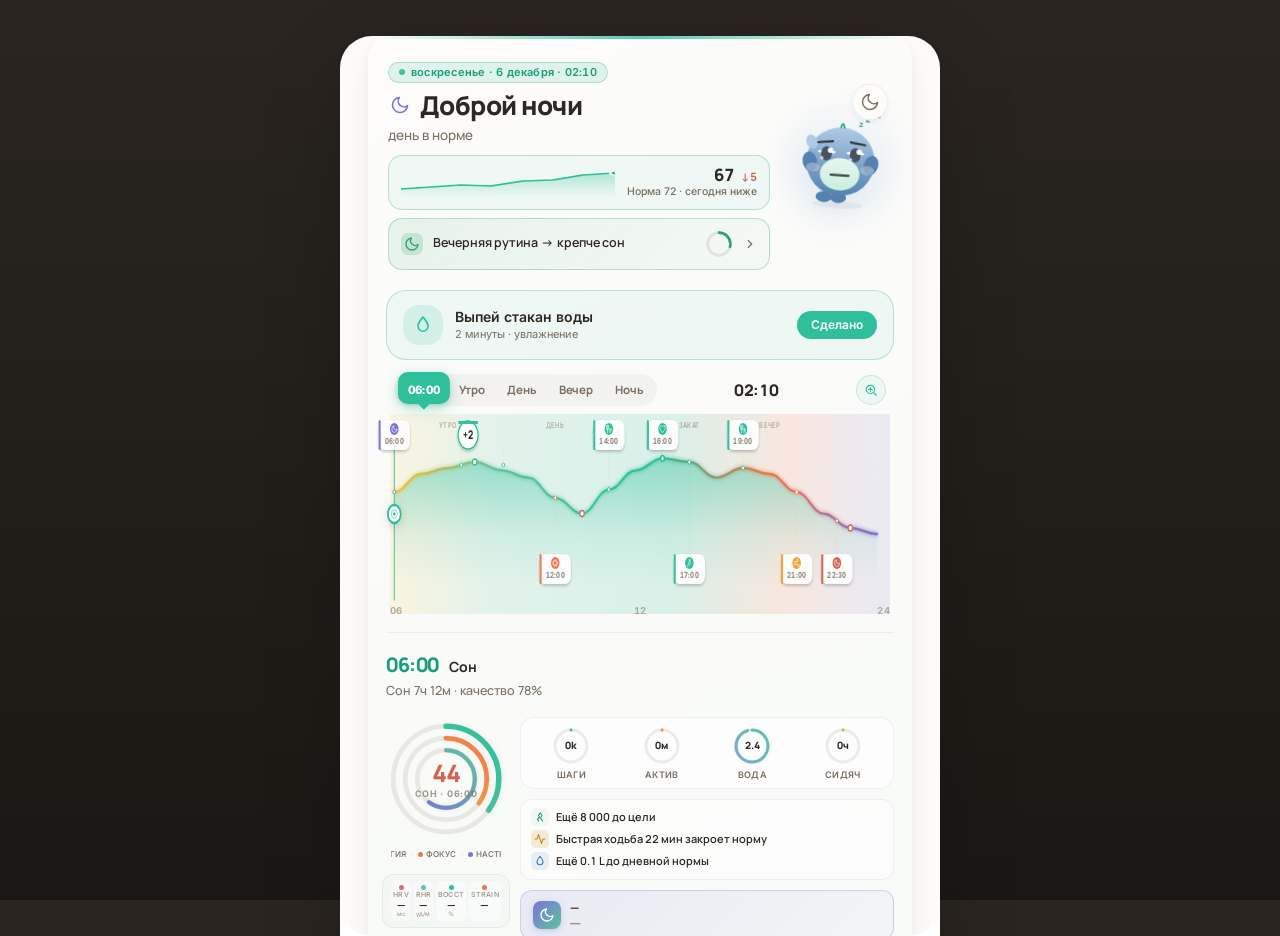
==== commit 6b19117c: "Compact recovery metrics row" ====
--- a/index.html
+++ b/index.html
@@ -331,7 +331,7 @@
         <span class="rr-dot" style="background:#F0764B"></span>
         <span class="rr-label">Strain</span>
         <span class="rr-value" id="rrStrain">—</span>
-        <span class="rr-unit">баланс</span>
+        <span class="rr-unit"></span>
       </div>
     </div>
   </div>
--- a/css/style.css
+++ b/css/style.css
@@ -930,40 +930,38 @@
 .recovery-row{
   display:grid;
   grid-template-columns:repeat(4,1fr);
-  gap:4px;
+  gap:3px;
   margin-top:10px;
-  padding:8px 10px;
+  padding:6px 8px;
   background:linear-gradient(135deg,rgba(45,40,35,.025) 0%,rgba(47,191,155,.03) 100%);
   border:.5px solid rgba(45,40,35,.06);
-  border-radius:14px;
+  border-radius:12px;
 }
 .rr-item{
   display:flex;
   flex-direction:column;
   align-items:center;
-  gap:2px;
-  padding:5px 3px;
+  gap:1px;
+  padding:4px 2px;
   background:rgba(255,255,255,.4);
-  border-radius:8px;
-  min-width:0;
+  border-radius:6px;
 }
 .rr-dot{
-  width:6px;height:6px;border-radius:50%;flex-shrink:0;
+  width:5px;height:5px;border-radius:50%;flex-shrink:0;
 }
 .rr-label{
-  font:600 8px/1 var(--f-ui);
+  font:500 7px/1 var(--f-ui);
   color:var(--mut);
   text-transform:uppercase;
-  letter-spacing:.03em;
+  letter-spacing:.02em;
 }
 .rr-value{
-  font:800 12px/1 var(--f);
-  color:var(--ink);
-  font-variant-numeric:tabular-nums;
-  letter-spacing:-.01em;
+  font:700 11px/1 var(--f);
+  color:var(--ink);
+  font-variant-numeric:tabular-nums;
 }
 .rr-unit{
-  font:500 7px/1 var(--f-ui);
+  font:400 6px/1 var(--f-ui);
   color:var(--mut);
 }
 
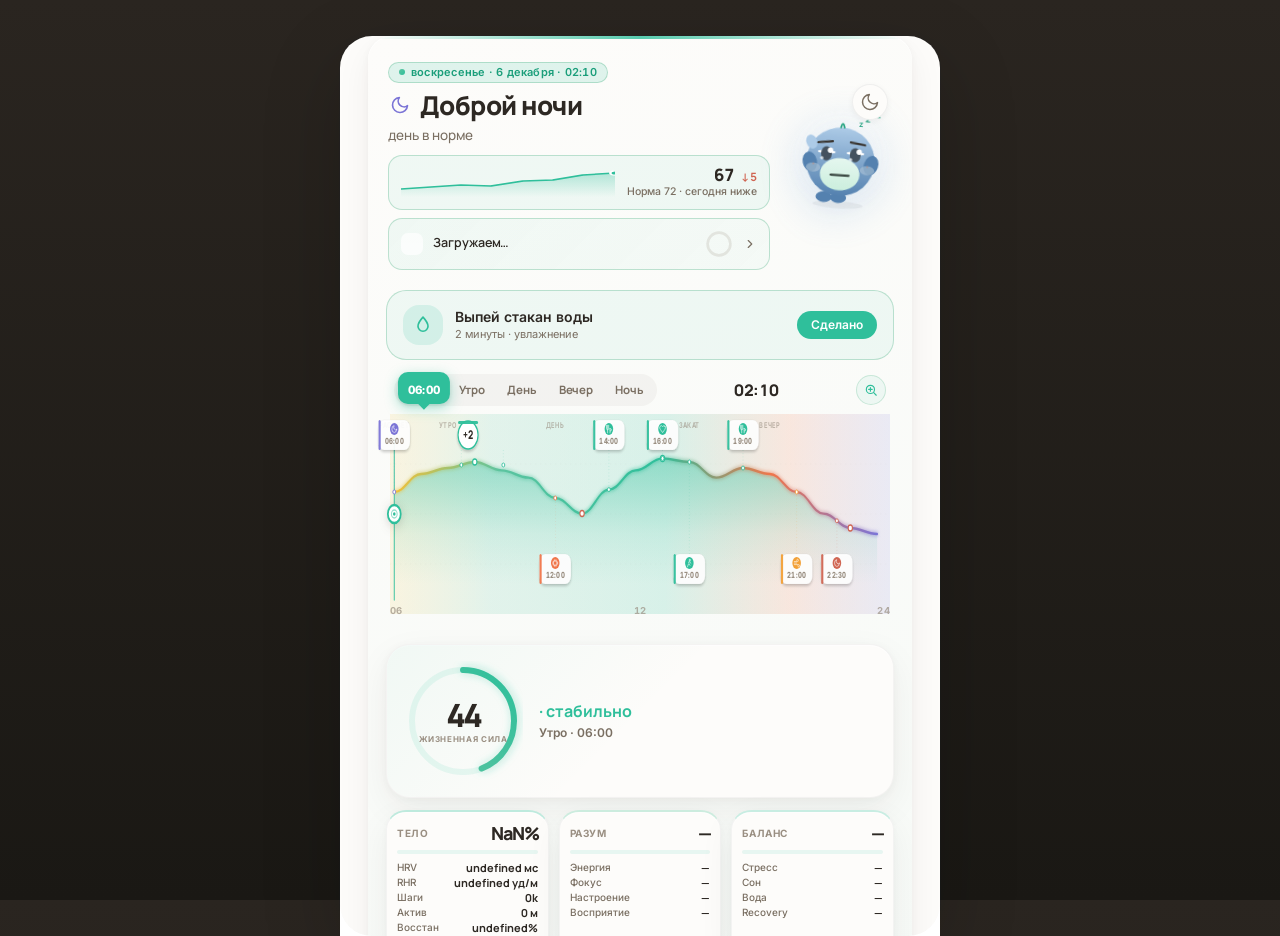
==== commit 243c34cb: "Premium Vital Section - 4 cards: Vital Index ring + Body/Mind/Balance cards synced with timeline" ====
--- a/index.html
+++ b/index.html
@@ -8,6 +8,7 @@
 <link rel="stylesheet" href="css/style.css">
 <script src="js/micro-actions.js" defer></script>
  <script src="js/patterns.js" defer></script>
+<script src="js/components.js" defer></script>
 <script src="js/metrics.js" defer></script>
 <script src="js/timeline.js" defer></script>
 <script src="js/main.js" defer></script>
@@ -257,203 +258,136 @@
 </div>
 </section>
 
-<section class="moment-card" id="momentCard" aria-live="polite">
-<div class="moment-head"><div class="moment-time" id="momentTime">—</div><div class="moment-title" id="momentTitle">—</div></div>
-<p class="moment-desc" id="momentDesc">—</p>
-
-<div class="moment-vitals" id="momentVitals">
-  <div class="mv-rings" aria-label="Состояние сейчас">
-    <div class="vitals-ring" aria-hidden="true">
-      <svg viewBox="0 0 100 100" class="vitals-ring-svg">
+<!-- ===== VITAL INDEX SECTION — Premium 4-card layout ===== -->
+<section class="vital-section" id="vitalSection">
+
+  <!-- VITAL INDEX — Main Ring -->
+  <div class="vital-index" id="vitalIndex">
+    <div class="vi-ring">
+      <svg viewBox="0 0 160 160" class="vi-svg">
         <defs>
-          <linearGradient id="ringEnergy" x1="0" y1="0" x2="1" y2="1">
+          <linearGradient id="viGrad" x1="0%" y1="0%" x2="100%" y2="100%">
             <stop offset="0%" stop-color="#5CC4A0"/>
             <stop offset="100%" stop-color="#2FBF9B"/>
           </linearGradient>
-          <linearGradient id="ringFocus" x1="0" y1="0" x2="1" y2="1">
-            <stop offset="0%" stop-color="#F2C037"/>
-            <stop offset="100%" stop-color="#F0764B"/>
-          </linearGradient>
-          <linearGradient id="ringMood" x1="0" y1="0" x2="1" y2="1">
-            <stop offset="0%" stop-color="#7B74D6"/>
-            <stop offset="100%" stop-color="#5CC4A0"/>
-          </linearGradient>
+          <filter id="viGlow">
+            <feDropShadow dx="0" dy="2" stdDeviation="6" flood-color="#2FBF9B" flood-opacity="0.35"/>
+          </filter>
         </defs>
-        <circle class="vring-track" cx="50" cy="50" r="44"/>
-        <circle class="vring-track" cx="50" cy="50" r="34"/>
-        <circle class="vring-track" cx="50" cy="50" r="24"/>
-        <circle class="vring-fill vring-energy" cx="50" cy="50" r="44" stroke="url(#ringEnergy)" data-key="energy"/>
-        <circle class="vring-fill vring-focus"  cx="50" cy="50" r="34" stroke="url(#ringFocus)" data-key="focus"/>
-        <circle class="vring-fill vring-mood"   cx="50" cy="50" r="24" stroke="url(#ringMood)" data-key="mood"/>
+        <circle cx="80" cy="80" r="68" class="vi-track"/>
+        <circle cx="80" cy="80" r="68" class="vi-fill" id="viFill" stroke="url(#viGrad)" filter="url(#viGlow)"/>
       </svg>
-      <div class="vring-center">
-        <div class="vring-num" id="vringNum">—</div>
-        <div class="vring-label" id="vringLabel">Сейчас</div>
+      <div class="vi-center">
+        <div class="vi-score" id="viScore">—</div>
+        <div class="vi-label">ЖИЗНЕННАЯ СИЛА</div>
       </div>
     </div>
-    <div class="vring-legend" aria-label="Что означают кольца">
-      <span class="vrl-item" data-key="energy">
-        <span class="vrl-dot" aria-hidden="true"></span>
-        <span class="vrl-text">Энергия</span>
-      </span>
-      <span class="vrl-sep" aria-hidden="true">·</span>
-      <span class="vrl-item" data-key="focus">
-        <span class="vrl-dot" aria-hidden="true"></span>
-        <span class="vrl-text">Фокус</span>
-      </span>
-      <span class="vrl-sep" aria-hidden="true">·</span>
-      <span class="vrl-item" data-key="mood">
-        <span class="vrl-dot" aria-hidden="true"></span>
-        <span class="vrl-text">Настроение</span>
-      </span>
-    </div>
-
-    <div class="recovery-row" aria-label="Метрики восстановления">
-      <div class="rr-item">
-        <span class="rr-dot" style="background:#E5677E"></span>
-        <span class="rr-label">HRV</span>
-        <span class="rr-value" id="rrHrv">—</span>
-        <span class="rr-unit">мс</span>
-      </div>
-      <div class="rr-item">
-        <span class="rr-dot" style="background:#5EC7A9"></span>
-        <span class="rr-label">RHR</span>
-        <span class="rr-value" id="rrRhr">—</span>
-        <span class="rr-unit">уд/м</span>
-      </div>
-      <div class="rr-item">
-        <span class="rr-dot" style="background:#2FBF9B"></span>
-        <span class="rr-label">Восст</span>
-        <span class="rr-value" id="rrRecovery">—</span>
-        <span class="rr-unit">%</span>
-      </div>
-      <div class="rr-item">
-        <span class="rr-dot" style="background:#F0764B"></span>
-        <span class="rr-label">Strain</span>
-        <span class="rr-value" id="rrStrain">—</span>
-        <span class="rr-unit"></span>
-      </div>
+    <div class="vi-info">
+      <div class="vi-trend" id="viTrend">—</div>
+      <div class="vi-time" id="viTime">День · —</div>
     </div>
   </div>
 
-  <div class="mv-goals" aria-label="Прогресс дня">
-    <div class="goal-rings" id="goalRings">
-      <div class="gr-item" data-key="steps">
-        <svg viewBox="0 0 40 40" class="gr-svg" aria-hidden="true">
-          <circle class="gr-track" cx="20" cy="20" r="16"/>
-          <circle class="gr-fill" cx="20" cy="20" r="16" id="grStepsFill" stroke="url(#grStepsGrad)" transform="rotate(-90 20 20)"/>
-          <defs>
-            <linearGradient id="grStepsGrad" x1="0" y1="0" x2="1" y2="1">
-              <stop offset="0%" stop-color="#5CC4A0"/>
-              <stop offset="100%" stop-color="#2FBF9B"/>
-            </linearGradient>
-          </defs>
-        </svg>
-        <span class="gr-num" id="grStepsNum">—</span>
-        <span class="gr-label">шаги</span>
-      </div>
-      <div class="gr-item" data-key="active">
-        <svg viewBox="0 0 40 40" class="gr-svg" aria-hidden="true">
-          <circle class="gr-track" cx="20" cy="20" r="16"/>
-          <circle class="gr-fill" cx="20" cy="20" r="16" id="grActiveFill" stroke="url(#grActiveGrad)" transform="rotate(-90 20 20)"/>
-          <defs>
-            <linearGradient id="grActiveGrad" x1="0" y1="0" x2="1" y2="1">
-              <stop offset="0%" stop-color="#F5C037"/>
-              <stop offset="100%" stop-color="#F0764B"/>
-            </linearGradient>
-          </defs>
-        </svg>
-        <span class="gr-num" id="grActiveNum">—</span>
-        <span class="gr-label">актив</span>
-      </div>
-      <div class="gr-item" data-key="water">
-        <svg viewBox="0 0 40 40" class="gr-svg" aria-hidden="true">
-          <circle class="gr-track" cx="20" cy="20" r="16"/>
-          <circle class="gr-fill" cx="20" cy="20" r="16" id="grWaterFill" stroke="url(#grWaterGrad)" transform="rotate(-90 20 20)"/>
-          <defs>
-            <linearGradient id="grWaterGrad" x1="0" y1="0" x2="1" y2="1">
-              <stop offset="0%" stop-color="#7BA8D9"/>
-              <stop offset="100%" stop-color="#5CC4A0"/>
-            </linearGradient>
-          </defs>
-        </svg>
-        <span class="gr-num" id="grWaterNum">—</span>
-        <span class="gr-label">вода</span>
-      </div>
-      <div class="gr-item" data-key="sitting">
-        <svg viewBox="0 0 40 40" class="gr-svg" aria-hidden="true">
-          <circle class="gr-track" cx="20" cy="20" r="16"/>
-          <circle class="gr-fill" cx="20" cy="20" r="16" id="grSitFill" stroke="url(#grSitGrad)" transform="rotate(-90 20 20)"/>
-          <defs>
-            <linearGradient id="grSitGrad" x1="0" y1="0" x2="1" y2="1">
-              <stop offset="0%" stop-color="#2FA36B"/>
-              <stop offset="100%" stop-color="#F2C037"/>
-            </linearGradient>
-          </defs>
-        </svg>
-        <span class="gr-num" id="grSitNum">—</span>
-        <span class="gr-label">сидяч</span>
+  <!-- 3 Cards: Body, Mind, Balance -->
+  <div class="vital-cards">
+
+    <!-- BODY Card -->
+    <div class="vital-card" data-cat="body">
+      <div class="vc-head">
+        <span class="vc-title">ТЕЛО</span>
+        <span class="vc-score" id="bodyScore">—</span>
+      </div>
+      <div class="vc-bar"><div class="vc-bar-fill" id="bodyFill"></div></div>
+      <div class="vc-metrics">
+        <div class="vm-row">
+          <span class="vm-label">HRV</span>
+          <span class="vm-value" id="bodyHrv">—</span>
+        </div>
+        <div class="vm-row">
+          <span class="vm-label">RHR</span>
+          <span class="vm-value" id="bodyRhr">—</span>
+        </div>
+        <div class="vm-row">
+          <span class="vm-label">Шаги</span>
+          <span class="vm-value" id="bodySteps">—</span>
+        </div>
+        <div class="vm-row">
+          <span class="vm-label">Актив</span>
+          <span class="vm-value" id="bodyActive">—</span>
+        </div>
+        <div class="vm-row">
+          <span class="vm-label">Восстан</span>
+          <span class="vm-value" id="bodyRecovery">—</span>
+        </div>
+        <div class="vm-row">
+          <span class="vm-label">Strain</span>
+          <span class="vm-value" id="bodyStrain">—</span>
+        </div>
       </div>
     </div>
 
-    <div class="goal-chips" id="goalChips">
-      <div class="gc-chip" data-key="steps">
-        <span class="gc-ic" aria-hidden="true">
-          <svg width="12" height="12" viewBox="0 0 24 24" fill="none" stroke="currentColor" stroke-width="2.2" stroke-linecap="round" stroke-linejoin="round"><path d="M13 4l3 5-3 5 4 6M9 20l-2-4 4-3-2-4 3-5"/></svg>
-        </span>
-        <span class="gc-text" id="gcSteps">—</span>
-      </div>
-      <div class="gc-chip" data-key="active">
-        <span class="gc-ic" aria-hidden="true">
-          <svg width="12" height="12" viewBox="0 0 24 24" fill="none" stroke="currentColor" stroke-width="2.2" stroke-linecap="round" stroke-linejoin="round"><path d="M22 12h-4l-3 9L9 3l-3 9H2"/></svg>
-        </span>
-        <span class="gc-text" id="gcActive">—</span>
-      </div>
-      <div class="gc-chip" data-key="water">
-        <span class="gc-ic" aria-hidden="true">
-          <svg width="12" height="12" viewBox="0 0 24 24" fill="none" stroke="currentColor" stroke-width="2.2" stroke-linecap="round" stroke-linejoin="round"><path d="M12 2.5s-6 6.5-6 11a6 6 0 0 0 12 0c0-4.5-6-11-6-11z"/></svg>
-        </span>
-        <span class="gc-text" id="gcWater">—</span>
+    <!-- MIND Card -->
+    <div class="vital-card" data-cat="mind">
+      <div class="vc-head">
+        <span class="vc-title">РАЗУМ</span>
+        <span class="vc-score" id="mindScore">—</span>
+      </div>
+      <div class="vc-bar"><div class="vc-bar-fill" id="mindFill"></div></div>
+      <div class="vc-metrics">
+        <div class="vm-row">
+          <span class="vm-label">Энергия</span>
+          <span class="vm-value" id="mindEnergy">—</span>
+        </div>
+        <div class="vm-row">
+          <span class="vm-label">Фокус</span>
+          <span class="vm-value" id="mindFocus">—</span>
+        </div>
+        <div class="vm-row">
+          <span class="vm-label">Настроение</span>
+          <span class="vm-value" id="mindMood">—</span>
+        </div>
+        <div class="vm-row">
+          <span class="vm-label">Восприятие</span>
+          <span class="vm-value" id="mindClarity">—</span>
+        </div>
       </div>
     </div>
 
-    <div class="goal-sleep" id="goalSleep" hidden>
-      <div class="gs-moon" aria-hidden="true">
-        <svg width="16" height="16" viewBox="0 0 24 24" fill="none" stroke="currentColor" stroke-width="2" stroke-linecap="round" stroke-linejoin="round"><path d="M21 12.79A9 9 0 1 1 11.21 3 7 7 0 0 0 21 12.79z"/></svg>
-      </div>
-      <div class="gs-body">
-        <div class="gs-title" id="gsTitle">—</div>
-        <div class="gs-sub" id="gsSub">—</div>
+    <!-- BALANCE Card -->
+    <div class="vital-card" data-cat="balance">
+      <div class="vc-head">
+        <span class="vc-title">БАЛАНС</span>
+        <span class="vc-score" id="balanceScore">—</span>
+      </div>
+      <div class="vc-bar"><div class="vc-bar-fill" id="balanceFill"></div></div>
+      <div class="vc-metrics">
+        <div class="vm-row">
+          <span class="vm-label">Стресс</span>
+          <span class="vm-value" id="balanceStress">—</span>
+        </div>
+        <div class="vm-row">
+          <span class="vm-label">Сон</span>
+          <span class="vm-value" id="balanceSleep">—</span>
+        </div>
+        <div class="vm-row">
+          <span class="vm-label">Вода</span>
+          <span class="vm-value" id="balanceWater">—</span>
+        </div>
+        <div class="vm-row">
+          <span class="vm-label">Recovery</span>
+          <span class="vm-value" id="balanceRecovery">—</span>
+        </div>
       </div>
     </div>
+
   </div>
-</div>
-
-<div class="moment-next" id="momentNext" hidden>
-<span class="mn-time" id="mnTime">—</span>
-<span class="mn-sep">·</span>
-<span class="mn-text" id="mnText">—</span>
-</div>
-
-<div class="moment-narrative" id="momentNarrative" hidden></div>
-
-<div class="moment-insight" id="momentInsight"></div>
-
-<section class="next-action" id="nextAction" aria-live="polite">
-  <div class="na-ic" id="nextActionIc" aria-hidden="true">
-    <svg width="18" height="18" viewBox="0 0 24 24" fill="none" stroke="currentColor" stroke-width="2" stroke-linecap="round" stroke-linejoin="round"><path d="M13 2L3 14h7l-1 8 11-12h-7l1-8z"/></svg>
+
+  <!-- Context: Event + Insight -->
+  <div class="vital-context" id="vitalContext">
+    <div class="vc-event" id="vcEvent">—</div>
+    <div class="vc-insight" id="vcInsight">—</div>
   </div>
-  <div class="na-body">
-    <div class="na-title" id="nextActionTitle">Сейчас подходящий момент для короткой прогулки</div>
-    <div class="na-sub" id="nextActionSub">5 минут · 320 шагов</div>
-  </div>
-  <button class="na-btn" type="button" id="nextActionBtn">Сделать</button>
-</section>
-
-<div class="moment-actions">
-  <button class="btn btn-soft" type="button" id="momentPrimary">Разобраться</button>
-  <button class="btn btn-link" type="button" id="momentGhost">Поправить</button>
-</div>
+
 </section>
 
 <section class="dynamics-card">
--- a/css/style.css
+++ b/css/style.css
@@ -798,13 +798,18 @@
   display:flex;flex-direction:column;gap:10px;
   margin-bottom:12px;
   position:relative;
+  background:var(--bg-soft);
+  border:.5px solid var(--line-soft);
+  border-radius:var(--r-xl);
+  box-shadow:var(--shadow-card);
 }
 .moment-card::before{
   content:"";
-  display:block;
-  height:1px;
-  background:var(--line);
-  margin-bottom:12px;
+  position:absolute;
+  inset:0;
+  border-radius:var(--r-xl);
+  background:linear-gradient(135deg,rgba(47,191,155,.08) 0%,transparent 50%);
+  pointer-events:none;
 }
 .moment-head{display:flex;align-items:baseline;gap:10px}
 .moment-time{font:800 20px/1 var(--f);color:var(--accent-dark);font-variant-numeric:tabular-nums;letter-spacing:-.02em}
@@ -920,48 +925,47 @@
 .vrl-dot{
   width:5px;height:5px;border-radius:50%;flex-shrink:0;
   display:inline-block;
-}
-.vrl-item[data-key="energy"] .vrl-dot{background:#2FBF9B}
-.vrl-item[data-key="focus"]  .vrl-dot{background:#F0764B}
-.vrl-item[data-key="mood"]   .vrl-dot{background:#7B74D6}
+  background:var(--accent);
+}
+.vrl-item[data-key="energy"] .vrl-dot{background:var(--accent)}
+.vrl-item[data-key="focus"]  .vrl-dot{background:var(--accent);opacity:.7}
+.vrl-item[data-key="mood"]   .vrl-dot{background:var(--accent);opacity:.4}
 .vrl-sep{color:var(--mut);opacity:.5;flex-shrink:0}
 
 /* Recovery metrics row — Whoop-style под кольцами */
 .recovery-row{
   display:grid;
   grid-template-columns:repeat(4,1fr);
-  gap:3px;
+  gap:6px;
   margin-top:10px;
-  padding:6px 8px;
-  background:linear-gradient(135deg,rgba(45,40,35,.025) 0%,rgba(47,191,155,.03) 100%);
-  border:.5px solid rgba(45,40,35,.06);
+  padding:10px 8px;
+  background:rgba(47,191,155,.06);
   border-radius:12px;
 }
 .rr-item{
   display:flex;
   flex-direction:column;
   align-items:center;
-  gap:1px;
-  padding:4px 2px;
-  background:rgba(255,255,255,.4);
-  border-radius:6px;
+  gap:3px;
+  padding:6px 4px;
 }
 .rr-dot{
-  width:5px;height:5px;border-radius:50%;flex-shrink:0;
+  width:6px;height:6px;border-radius:50%;
+  background:var(--accent);
 }
 .rr-label{
-  font:500 7px/1 var(--f-ui);
+  font:600 8px/1 var(--f-ui);
   color:var(--mut);
   text-transform:uppercase;
-  letter-spacing:.02em;
+  letter-spacing:.04em;
 }
 .rr-value{
-  font:700 11px/1 var(--f);
+  font:700 13px/1 var(--f);
   color:var(--ink);
   font-variant-numeric:tabular-nums;
 }
 .rr-unit{
-  font:400 6px/1 var(--f-ui);
+  font:400 7px/1 var(--f-ui);
   color:var(--mut);
 }
 
@@ -992,6 +996,7 @@
 }
 .gr-fill{
   fill:none;
+  stroke:var(--accent);
   stroke-width:3;
   stroke-linecap:round;
   stroke-dasharray:0 999;
@@ -1042,11 +1047,9 @@
   width:18px;height:18px;
   display:flex;align-items:center;justify-content:center;
   border-radius:5px;
-  background:var(--accent-bg);
+  background:rgba(47,191,155,.12);
   color:var(--accent-dark);
 }
-.gc-chip[data-key="active"] .gc-ic{background:rgba(242,160,55,.14);color:#C98A1F}
-.gc-chip[data-key="water"]  .gc-ic{background:rgba(123,168,217,.16);color:#4A7AAB}
 .gc-chip.is-warn .gc-ic{background:rgba(201,138,31,.16);color:#C98A1F}
 .gc-chip.is-bad  .gc-ic{background:rgba(208,101,82,.16);color:#D06552}
 .gc-chip.is-done .gc-ic{background:rgba(47,163,107,.18);color:var(--good)}
@@ -1361,6 +1364,214 @@
   height:32px;padding:0 4px;font-size:11.5px;font-weight:500;
   background:transparent;color:var(--ink2);
   border:none;
+}
+
+/* ============================================================
+   VITAL SECTION — Premium 4-card layout
+   ============================================================ */
+@keyframes viRingIn{
+  from{stroke-dashoffset:427.26}
+  to{stroke-dashoffset:var(--vi-offset, 213.63)}
+}
+@keyframes viFadeUp{
+  from{opacity:0;transform:translateY(12px)}
+  to{opacity:1;transform:translateY(0)}
+}
+@keyframes vcFadeUp{
+  from{opacity:0;transform:translateY(8px)}
+  to{opacity:1;transform:translateY(0)}
+}
+@keyframes barFill{
+  from{width:0}
+  to{width:var(--bar-w, 0%)}
+}
+@keyframes scoreCount{
+  from{opacity:0;transform:scale(.9)}
+  to{opacity:1;transform:scale(1)}
+}
+
+.vital-section{
+  display:flex;
+  flex-direction:column;
+  gap:12px;
+  padding:12px 0 16px;
+  animation:viFadeUp .6s var(--ease);
+}
+
+/* ===== VITAL INDEX — Main Ring ===== */
+.vital-index{
+  display:flex;
+  align-items:center;
+  gap:16px;
+  padding:16px;
+  background:var(--bg-soft);
+  border:.5px solid var(--line-soft);
+  border-radius:var(--r-xl);
+  box-shadow:var(--shadow-card);
+  position:relative;
+  overflow:hidden;
+}
+.vital-index::before{
+  content:"";
+  position:absolute;
+  inset:0;
+  background:linear-gradient(135deg,rgba(47,191,155,.06) 0%,transparent 50%);
+  pointer-events:none;
+}
+.vi-ring{
+  position:relative;
+  width:120px;height:120px;
+  flex-shrink:0;
+  animation:viRingIn 1.2s cubic-bezier(0.16,1,0.3,1) .3s both;
+}
+.vi-svg{
+  width:120px;height:120px;
+  transform:rotate(-90deg);
+}
+.vi-track{
+  fill:none;
+  stroke:rgba(47,191,155,.1);
+  stroke-width:8;
+}
+.vi-fill{
+  fill:none;
+  stroke-width:8;
+  stroke-linecap:round;
+  stroke-dasharray:427.26;
+  stroke-dashoffset:427.26;
+  animation:viRingIn 1.2s cubic-bezier(0.16,1,0.3,1) .3s forwards;
+}
+.vi-center{
+  position:absolute;inset:0;
+  display:flex;
+  flex-direction:column;
+  align-items:center;
+  justify-content:center;
+}
+.vi-score{
+  font:800 32px/1 var(--f);
+  color:var(--ink);
+  letter-spacing:-3px;
+  font-variant-numeric:tabular-nums;
+  animation:scoreCount .5s var(--ease) .8s both;
+}
+.vi-label{
+  font:700 8px/1 var(--f-ui);
+  color:var(--mut);
+  text-transform:uppercase;
+  letter-spacing:.08em;
+  margin-top:4px;
+}
+.vi-info{
+  flex:1;
+  display:flex;
+  flex-direction:column;
+  gap:6px;
+}
+.vi-trend{
+  font:700 16px/1.2 var(--f);
+  color:var(--accent);
+  animation:viFadeUp .5s var(--ease) .5s both;
+}
+.vi-time{
+  font:600 12px/1 var(--f-ui);
+  color:var(--ink2);
+  animation:viFadeUp .5s var(--ease) .6s both;
+}
+
+/* ===== VITAL CARDS — 3 cards ===== */
+.vital-cards{
+  display:grid;
+  grid-template-columns:repeat(3,1fr);
+  gap:10px;
+}
+.vital-card{
+  display:flex;
+  flex-direction:column;
+  gap:8px;
+  padding:12px 10px;
+  background:var(--bg-soft);
+  border:.5px solid var(--line-soft);
+  border-radius:var(--r-lg);
+  box-shadow:var(--shadow-card);
+  animation:vcFadeUp .5s var(--ease) both;
+}
+.vital-card:nth-child(1){animation-delay:.15s}
+.vital-card:nth-child(2){animation-delay:.2s}
+.vital-card:nth-child(3){animation-delay:.25s}
+.vital-card[data-cat="body"]{border-top:2px solid rgba(47,191,155,.3)}
+.vital-card[data-cat="mind"]{border-top:2px solid rgba(92,199,160,.3)}
+.vital-card[data-cat="balance"]{border-top:2px solid rgba(47,191,155,.25)}
+.vc-head{
+  display:flex;
+  align-items:center;
+  justify-content:space-between;
+}
+.vc-title{
+  font:700 10px/1 var(--f-ui);
+  color:var(--mut);
+  text-transform:uppercase;
+  letter-spacing:.06em;
+}
+.vc-score{
+  font:800 18px/1 var(--f);
+  color:var(--ink);
+  letter-spacing:-1.5px;
+  font-variant-numeric:tabular-nums;
+  animation:scoreCount .4s var(--ease) .6s both;
+}
+.vc-bar{
+  height:4px;
+  background:rgba(47,191,155,.1);
+  border-radius:2px;
+  overflow:hidden;
+}
+.vc-bar-fill{
+  height:100%;
+  width:0%;
+  background:linear-gradient(90deg,var(--accent-light),var(--accent));
+  border-radius:2px;
+  transition:width .8s cubic-bezier(0.16,1,0.3,1);
+}
+.vc-metrics{
+  display:flex;
+  flex-direction:column;
+  gap:4px;
+}
+.vm-row{
+  display:flex;
+  align-items:center;
+  justify-content:space-between;
+  font-size:11px;
+}
+.vm-label{
+  font:500 10px/1 var(--f-ui);
+  color:var(--ink2);
+}
+.vm-value{
+  font:700 11px/1 var(--f);
+  color:var(--ink);
+  font-variant-numeric:tabular-nums;
+}
+
+/* ===== VITAL CONTEXT — Event + Insight ===== */
+.vital-context{
+  display:flex;
+  flex-direction:column;
+  gap:6px;
+  padding:12px 14px;
+  background:var(--bg-soft);
+  border:.5px solid var(--line-soft);
+  border-radius:var(--r-lg);
+  animation:viFadeUp .5s var(--ease) .35s both;
+}
+.vc-event{
+  font:600 12px/1.3 var(--f);
+  color:var(--ink);
+}
+.vc-insight{
+  font:500 11px/1.4 var(--f);
+  color:var(--ink2);
 }
 
 /* BUTTONS */
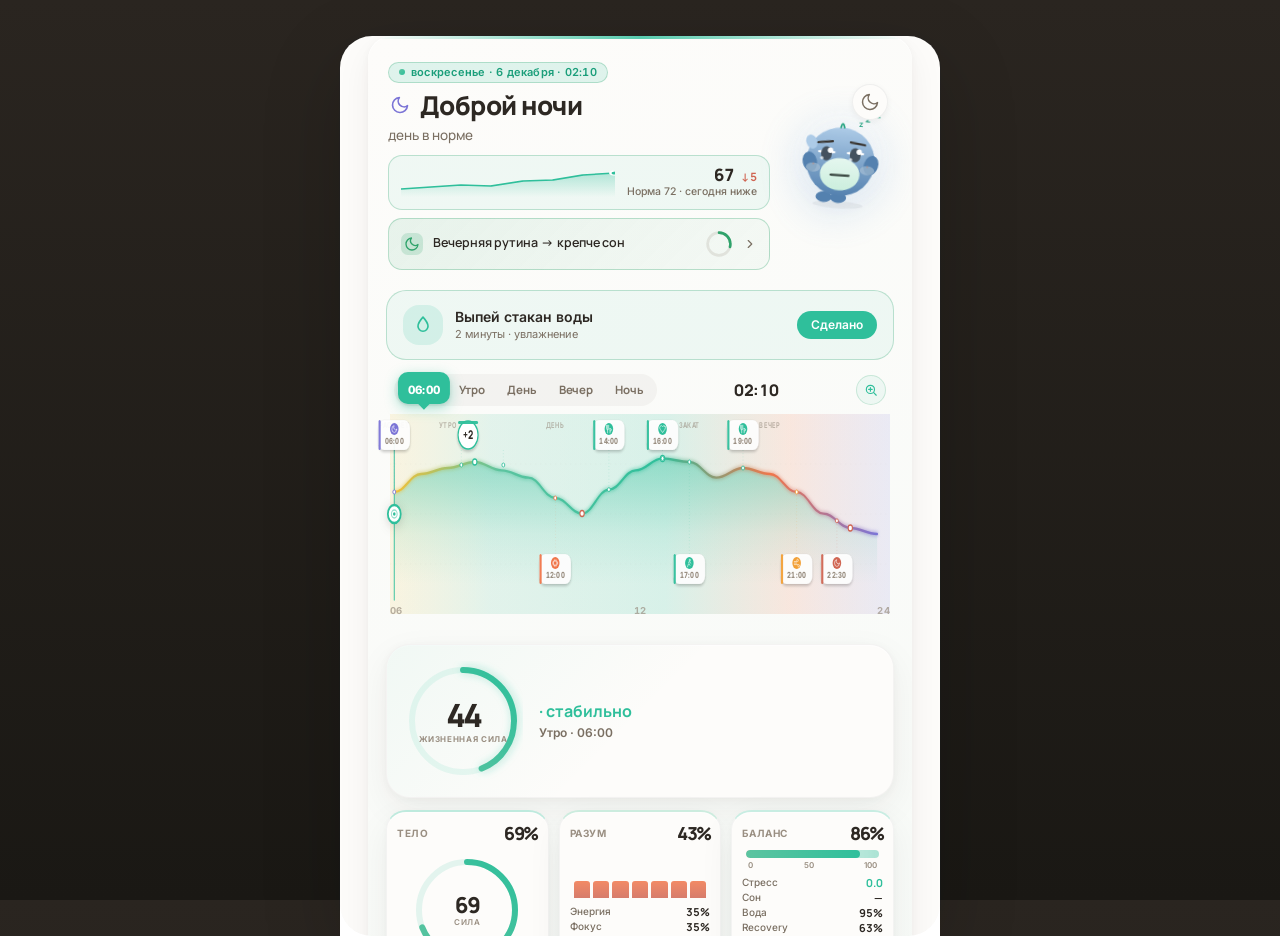
==== commit e2301518: "Redesign vital cards: body ring, mind wave, balance scale" ====
--- a/index.html
+++ b/index.html
@@ -291,13 +291,28 @@
   <!-- 3 Cards: Body, Mind, Balance -->
   <div class="vital-cards">
 
-    <!-- BODY Card -->
+    <!-- BODY Card — Ring visualization -->
     <div class="vital-card" data-cat="body">
       <div class="vc-head">
         <span class="vc-title">ТЕЛО</span>
         <span class="vc-score" id="bodyScore">—</span>
       </div>
-      <div class="vc-bar"><div class="vc-bar-fill" id="bodyFill"></div></div>
+      <div class="vc-ring-wrap">
+        <svg viewBox="0 0 120 120" class="vc-ring-svg">
+          <defs>
+            <linearGradient id="bodyGrad" x1="0%" y1="0%" x2="100%" y2="100%">
+              <stop offset="0%" stop-color="#5CC4A0"/>
+              <stop offset="100%" stop-color="#2FBF9B"/>
+            </linearGradient>
+          </defs>
+          <circle cx="60" cy="60" r="48" class="vc-ring-track"/>
+          <circle cx="60" cy="60" r="48" class="vc-ring-fill" id="bodyRing" stroke="url(#bodyGrad)" stroke-dasharray="301.59" stroke-dashoffset="301.59"/>
+        </svg>
+        <div class="vc-ring-center">
+          <div class="vc-ring-num" id="bodyRingNum">—</div>
+          <div class="vc-ring-label">сила</div>
+        </div>
+      </div>
       <div class="vc-metrics">
         <div class="vm-row">
           <span class="vm-label">HRV</span>
@@ -326,13 +341,21 @@
       </div>
     </div>
 
-    <!-- MIND Card -->
+    <!-- MIND Card — Wave visualization -->
     <div class="vital-card" data-cat="mind">
       <div class="vc-head">
         <span class="vc-title">РАЗУМ</span>
         <span class="vc-score" id="mindScore">—</span>
       </div>
-      <div class="vc-bar"><div class="vc-bar-fill" id="mindFill"></div></div>
+      <div class="vc-wave" id="mindWave">
+        <div class="vc-wave-bar" data-v="82" style="height:82%"></div>
+        <div class="vc-wave-bar" data-v="78" style="height:78%"></div>
+        <div class="vc-wave-bar" data-v="88" style="height:88%"></div>
+        <div class="vc-wave-bar" data-v="75" style="height:75%"></div>
+        <div class="vc-wave-bar" data-v="90" style="height:90%"></div>
+        <div class="vc-wave-bar" data-v="72" style="height:72%"></div>
+        <div class="vc-wave-bar" data-v="85" style="height:85%"></div>
+      </div>
       <div class="vc-metrics">
         <div class="vm-row">
           <span class="vm-label">Энергия</span>
@@ -347,19 +370,28 @@
           <span class="vm-value" id="mindMood">—</span>
         </div>
         <div class="vm-row">
-          <span class="vm-label">Восприятие</span>
+          <span class="vm-label">Ясность</span>
           <span class="vm-value" id="mindClarity">—</span>
         </div>
       </div>
     </div>
 
-    <!-- BALANCE Card -->
+    <!-- BALANCE Card — Scale visualization -->
     <div class="vital-card" data-cat="balance">
       <div class="vc-head">
         <span class="vc-title">БАЛАНС</span>
         <span class="vc-score" id="balanceScore">—</span>
       </div>
-      <div class="vc-bar"><div class="vc-bar-fill" id="balanceFill"></div></div>
+      <div class="vc-scale">
+        <div class="vc-scale-bar">
+          <div class="vc-scale-fill" id="balanceScaleFill" style="width:50%"></div>
+        </div>
+        <div class="vc-scale-labels">
+          <span>0</span>
+          <span>50</span>
+          <span>100</span>
+        </div>
+      </div>
       <div class="vc-metrics">
         <div class="vm-row">
           <span class="vm-label">Стресс</span>
--- a/css/style.css
+++ b/css/style.css
@@ -1552,6 +1552,100 @@
   font:700 11px/1 var(--f);
   color:var(--ink);
   font-variant-numeric:tabular-nums;
+}
+
+/* ===== BODY CARD — Ring ===== */
+.vital-card[data-cat="body"] .vc-bar{display:none}
+.vc-ring-wrap{
+  position:relative;
+  width:120px;height:120px;
+  margin:0 auto;
+  flex-shrink:0;
+}
+.vc-ring-svg{
+  width:120px;height:120px;
+  transform:rotate(-90deg);
+  display:block;
+}
+.vc-ring-track{
+  fill:none;
+  stroke:rgba(47,191,155,.12);
+  stroke-width:6;
+}
+.vc-ring-fill{
+  fill:none;
+  stroke-width:6;
+  stroke-linecap:round;
+  stroke-dasharray:301.59;
+  stroke-dashoffset:301.59;
+  transition:stroke-dashoffset .9s cubic-bezier(0.16,1,0.3,1);
+}
+.vc-ring-center{
+  position:absolute;inset:0;
+  display:flex;
+  flex-direction:column;
+  align-items:center;
+  justify-content:center;
+}
+.vc-ring-num{
+  font:800 22px/1 var(--f);
+  color:var(--ink);
+  letter-spacing:-2px;
+  font-variant-numeric:tabular-nums;
+}
+.vc-ring-label{
+  font:600 8px/1 var(--f-ui);
+  color:var(--mut);
+  text-transform:uppercase;
+  letter-spacing:.06em;
+  margin-top:2px;
+}
+
+/* ===== MIND CARD — Wave ===== */
+.vital-card[data-cat="mind"] .vc-bar{display:none}
+.vc-wave{
+  display:flex;
+  align-items:flex-end;
+  gap:3px;
+  height:48px;
+  padding:0 4px;
+}
+.vc-wave-bar{
+  flex:1;
+  background:linear-gradient(180deg,var(--accent-light),var(--accent));
+  border-radius:3px 3px 0 0;
+  transition:height .6s cubic-bezier(0.16,1,0.3,1);
+  min-height:4px;
+  opacity:.85;
+}
+
+/* ===== BALANCE CARD — Scale ===== */
+.vital-card[data-cat="balance"] .vc-bar{display:none}
+.vc-scale{
+  padding:0 4px;
+}
+.vc-scale-bar{
+  height:8px;
+  background:linear-gradient(90deg,rgba(208,101,82,.2),rgba(47,191,155,.2),rgba(47,191,155,.4));
+  border-radius:4px;
+  overflow:hidden;
+  position:relative;
+}
+.vc-scale-fill{
+  position:absolute;
+  left:0;top:0;bottom:0;
+  width:0%;
+  background:linear-gradient(90deg,var(--accent-light),var(--accent));
+  border-radius:4px;
+  transition:width .8s cubic-bezier(0.16,1,0.3,1);
+}
+.vc-scale-labels{
+  display:flex;
+  justify-content:space-between;
+  font:600 8px/1 var(--f-ui);
+  color:var(--mut);
+  margin-top:3px;
+  padding:0 2px;
 }
 
 /* ===== VITAL CONTEXT — Event + Insight ===== */
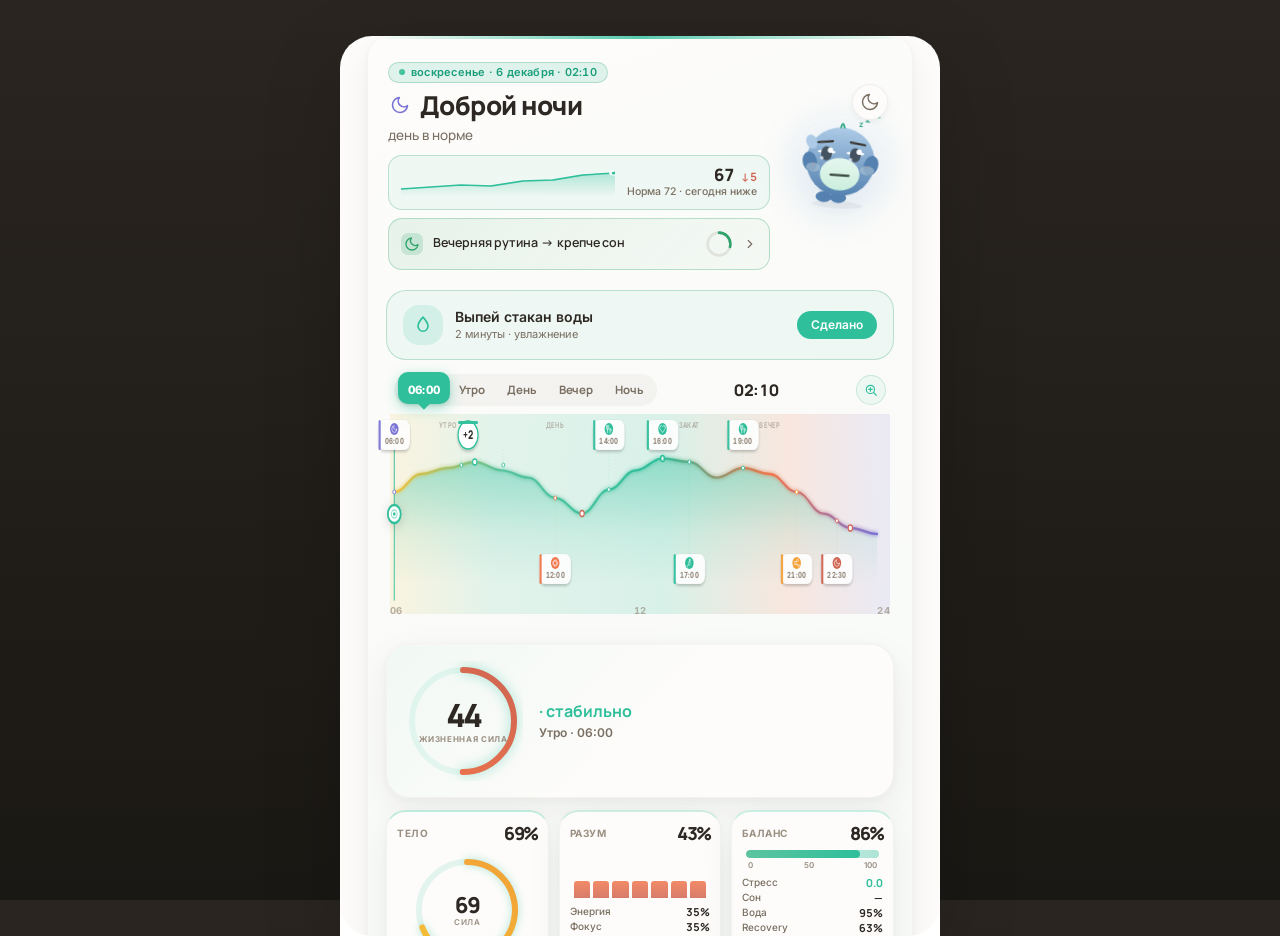
==== commit 2c7dd107: "Add dynamic color gradients for vital rings based on state" ====
--- a/index.html
+++ b/index.html
@@ -270,6 +270,14 @@
             <stop offset="0%" stop-color="#5CC4A0"/>
             <stop offset="100%" stop-color="#2FBF9B"/>
           </linearGradient>
+          <linearGradient id="viWarnGrad" x1="0%" y1="0%" x2="100%" y2="100%">
+            <stop offset="0%" stop-color="#F5C037"/>
+            <stop offset="100%" stop-color="#F2A037"/>
+          </linearGradient>
+          <linearGradient id="viBadGrad" x1="0%" y1="0%" x2="100%" y2="100%">
+            <stop offset="0%" stop-color="#F0764B"/>
+            <stop offset="100%" stop-color="#D06552"/>
+          </linearGradient>
           <filter id="viGlow">
             <feDropShadow dx="0" dy="2" stdDeviation="6" flood-color="#2FBF9B" flood-opacity="0.35"/>
           </filter>
@@ -300,10 +308,18 @@
       <div class="vc-ring-wrap">
         <svg viewBox="0 0 120 120" class="vc-ring-svg">
           <defs>
-            <linearGradient id="bodyGrad" x1="0%" y1="0%" x2="100%" y2="100%">
-              <stop offset="0%" stop-color="#5CC4A0"/>
-              <stop offset="100%" stop-color="#2FBF9B"/>
-            </linearGradient>
+          <linearGradient id="bodyGrad" x1="0%" y1="0%" x2="100%" y2="100%">
+            <stop offset="0%" stop-color="#5CC4A0"/>
+            <stop offset="100%" stop-color="#2FBF9B"/>
+          </linearGradient>
+          <linearGradient id="bodyWarnGrad" x1="0%" y1="0%" x2="100%" y2="100%">
+            <stop offset="0%" stop-color="#F5C037"/>
+            <stop offset="100%" stop-color="#F2A037"/>
+          </linearGradient>
+          <linearGradient id="bodyBadGrad" x1="0%" y1="0%" x2="100%" y2="100%">
+            <stop offset="0%" stop-color="#F0764B"/>
+            <stop offset="100%" stop-color="#D06552"/>
+          </linearGradient>
           </defs>
           <circle cx="60" cy="60" r="48" class="vc-ring-track"/>
           <circle cx="60" cy="60" r="48" class="vc-ring-fill" id="bodyRing" stroke="url(#bodyGrad)" stroke-dasharray="301.59" stroke-dashoffset="301.59"/>
--- a/css/style.css
+++ b/css/style.css
@@ -1440,6 +1440,8 @@
   stroke-dasharray:427.26;
   stroke-dashoffset:427.26;
   animation:viRingIn 1.2s cubic-bezier(0.16,1,0.3,1) .3s forwards;
+  filter:drop-shadow(0 0 8px rgba(47,191,155,.5));
+  transition:stroke-dashoffset 1s cubic-bezier(0.16,1,0.3,1), stroke .5s ease;
 }
 .vi-center{
   position:absolute;inset:0;
@@ -1578,7 +1580,8 @@
   stroke-linecap:round;
   stroke-dasharray:301.59;
   stroke-dashoffset:301.59;
-  transition:stroke-dashoffset .9s cubic-bezier(0.16,1,0.3,1);
+  transition:stroke-dashoffset .9s cubic-bezier(0.16,1,0.3,1), stroke .5s ease;
+  filter:drop-shadow(0 0 4px rgba(47,191,155,.4));
 }
 .vc-ring-center{
   position:absolute;inset:0;
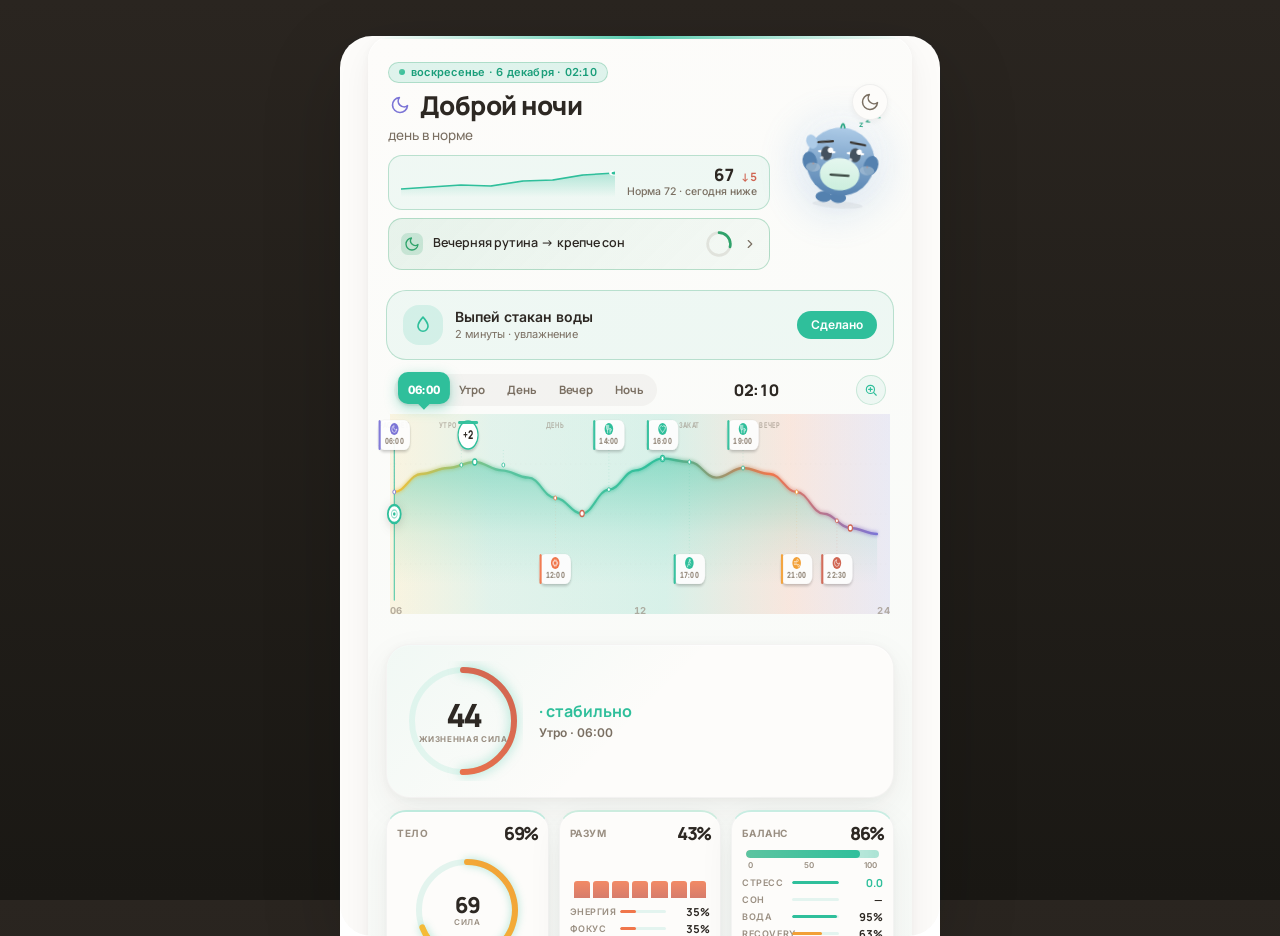
==== commit a5aa9f60: "Add colored mini progress bars for all metrics in 3 cards" ====
--- a/index.html
+++ b/index.html
@@ -332,26 +332,32 @@
       <div class="vc-metrics">
         <div class="vm-row">
           <span class="vm-label">HRV</span>
+          <div class="vm-bar"><div class="vm-bar-fill" id="bodyHrvBar"></div></div>
           <span class="vm-value" id="bodyHrv">—</span>
         </div>
         <div class="vm-row">
           <span class="vm-label">RHR</span>
+          <div class="vm-bar"><div class="vm-bar-fill" id="bodyRhrBar"></div></div>
           <span class="vm-value" id="bodyRhr">—</span>
         </div>
         <div class="vm-row">
           <span class="vm-label">Шаги</span>
+          <div class="vm-bar"><div class="vm-bar-fill" id="bodyStepsBar"></div></div>
           <span class="vm-value" id="bodySteps">—</span>
         </div>
         <div class="vm-row">
           <span class="vm-label">Актив</span>
+          <div class="vm-bar"><div class="vm-bar-fill" id="bodyActiveBar"></div></div>
           <span class="vm-value" id="bodyActive">—</span>
         </div>
         <div class="vm-row">
           <span class="vm-label">Восстан</span>
+          <div class="vm-bar"><div class="vm-bar-fill" id="bodyRecoveryBar"></div></div>
           <span class="vm-value" id="bodyRecovery">—</span>
         </div>
         <div class="vm-row">
           <span class="vm-label">Strain</span>
+          <div class="vm-bar"><div class="vm-bar-fill" id="bodyStrainBar"></div></div>
           <span class="vm-value" id="bodyStrain">—</span>
         </div>
       </div>
@@ -375,18 +381,22 @@
       <div class="vc-metrics">
         <div class="vm-row">
           <span class="vm-label">Энергия</span>
+          <div class="vm-bar"><div class="vm-bar-fill" id="mindEnergyBar"></div></div>
           <span class="vm-value" id="mindEnergy">—</span>
         </div>
         <div class="vm-row">
           <span class="vm-label">Фокус</span>
+          <div class="vm-bar"><div class="vm-bar-fill" id="mindFocusBar"></div></div>
           <span class="vm-value" id="mindFocus">—</span>
         </div>
         <div class="vm-row">
           <span class="vm-label">Настроение</span>
+          <div class="vm-bar"><div class="vm-bar-fill" id="mindMoodBar"></div></div>
           <span class="vm-value" id="mindMood">—</span>
         </div>
         <div class="vm-row">
           <span class="vm-label">Ясность</span>
+          <div class="vm-bar"><div class="vm-bar-fill" id="mindClarityBar"></div></div>
           <span class="vm-value" id="mindClarity">—</span>
         </div>
       </div>
@@ -411,18 +421,22 @@
       <div class="vc-metrics">
         <div class="vm-row">
           <span class="vm-label">Стресс</span>
+          <div class="vm-bar"><div class="vm-bar-fill" id="balanceStressBar"></div></div>
           <span class="vm-value" id="balanceStress">—</span>
         </div>
         <div class="vm-row">
           <span class="vm-label">Сон</span>
+          <div class="vm-bar"><div class="vm-bar-fill" id="balanceSleepBar"></div></div>
           <span class="vm-value" id="balanceSleep">—</span>
         </div>
         <div class="vm-row">
           <span class="vm-label">Вода</span>
+          <div class="vm-bar"><div class="vm-bar-fill" id="balanceWaterBar"></div></div>
           <span class="vm-value" id="balanceWater">—</span>
         </div>
         <div class="vm-row">
           <span class="vm-label">Recovery</span>
+          <div class="vm-bar"><div class="vm-bar-fill" id="balanceRecoveryBar"></div></div>
           <span class="vm-value" id="balanceRecovery">—</span>
         </div>
       </div>
--- a/css/style.css
+++ b/css/style.css
@@ -1538,22 +1538,40 @@
 .vc-metrics{
   display:flex;
   flex-direction:column;
-  gap:4px;
+  gap:6px;
 }
 .vm-row{
-  display:flex;
+  display:grid;
+  grid-template-columns:42px 1fr auto;
   align-items:center;
-  justify-content:space-between;
+  gap:8px;
   font-size:11px;
 }
 .vm-label{
-  font:500 10px/1 var(--f-ui);
-  color:var(--ink2);
+  font:600 9px/1 var(--f-ui);
+  color:var(--mut);
+  text-transform:uppercase;
+  letter-spacing:.06em;
+}
+.vm-bar{
+  height:3px;
+  background:rgba(47,191,155,.12);
+  border-radius:2px;
+  overflow:hidden;
+}
+.vm-bar-fill{
+  height:100%;
+  width:0%;
+  background:var(--accent);
+  border-radius:2px;
+  transition:width .7s cubic-bezier(0.16,1,0.3,1), background .5s ease;
 }
 .vm-value{
   font:700 11px/1 var(--f);
   color:var(--ink);
   font-variant-numeric:tabular-nums;
+  min-width:36px;
+  text-align:right;
 }
 
 /* ===== BODY CARD — Ring ===== */
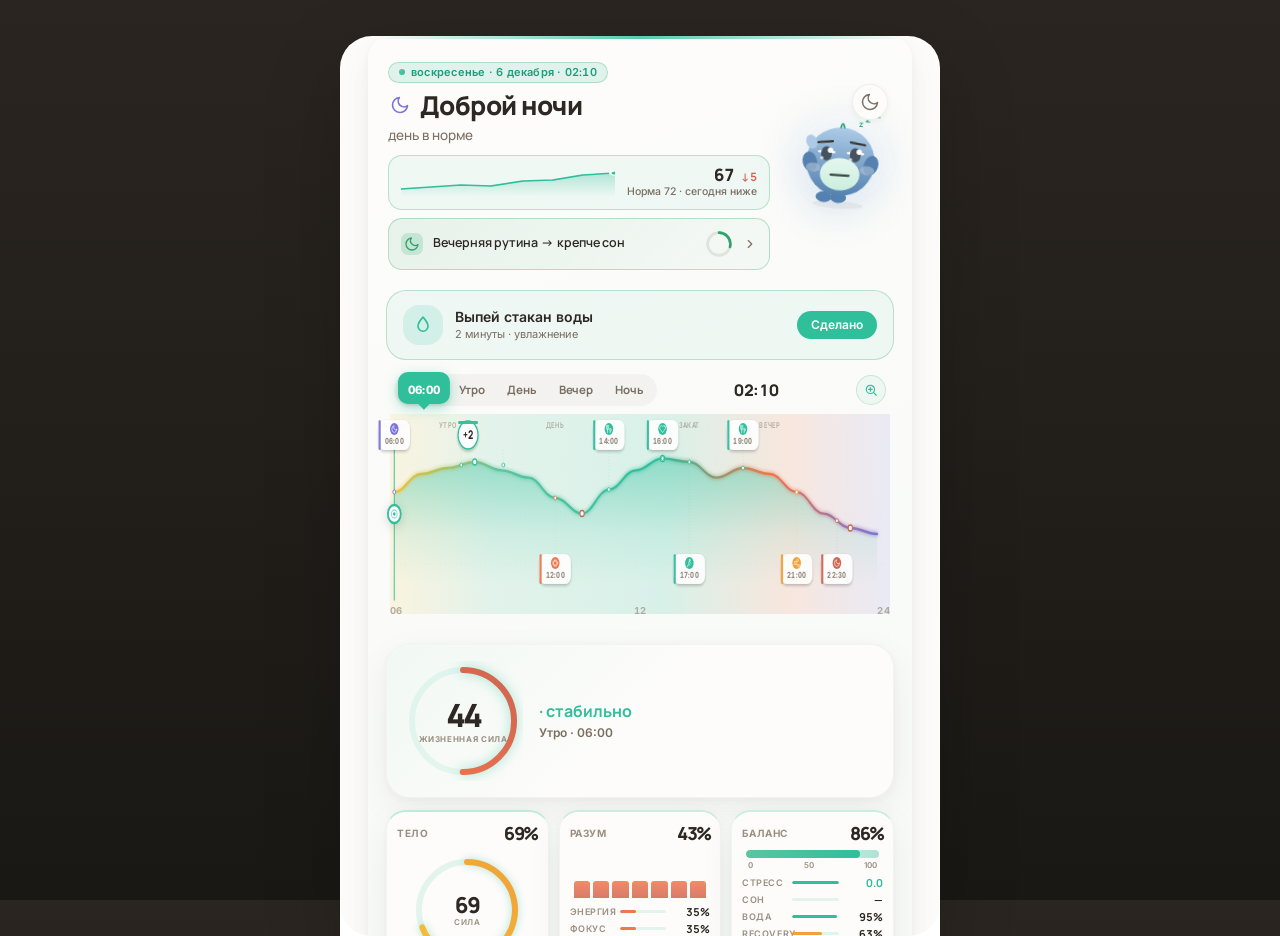
==== commit 18ae0fe8: "Unify metric layout: 4 metrics per card with mini bars for Body/Mind/Balance" ====
--- a/index.html
+++ b/index.html
@@ -336,24 +336,14 @@
           <span class="vm-value" id="bodyHrv">—</span>
         </div>
         <div class="vm-row">
-          <span class="vm-label">RHR</span>
-          <div class="vm-bar"><div class="vm-bar-fill" id="bodyRhrBar"></div></div>
-          <span class="vm-value" id="bodyRhr">—</span>
+          <span class="vm-label">Восстан</span>
+          <div class="vm-bar"><div class="vm-bar-fill" id="bodyRecoveryBar"></div></div>
+          <span class="vm-value" id="bodyRecovery">—</span>
         </div>
         <div class="vm-row">
           <span class="vm-label">Шаги</span>
           <div class="vm-bar"><div class="vm-bar-fill" id="bodyStepsBar"></div></div>
           <span class="vm-value" id="bodySteps">—</span>
-        </div>
-        <div class="vm-row">
-          <span class="vm-label">Актив</span>
-          <div class="vm-bar"><div class="vm-bar-fill" id="bodyActiveBar"></div></div>
-          <span class="vm-value" id="bodyActive">—</span>
-        </div>
-        <div class="vm-row">
-          <span class="vm-label">Восстан</span>
-          <div class="vm-bar"><div class="vm-bar-fill" id="bodyRecoveryBar"></div></div>
-          <span class="vm-value" id="bodyRecovery">—</span>
         </div>
         <div class="vm-row">
           <span class="vm-label">Strain</span>
